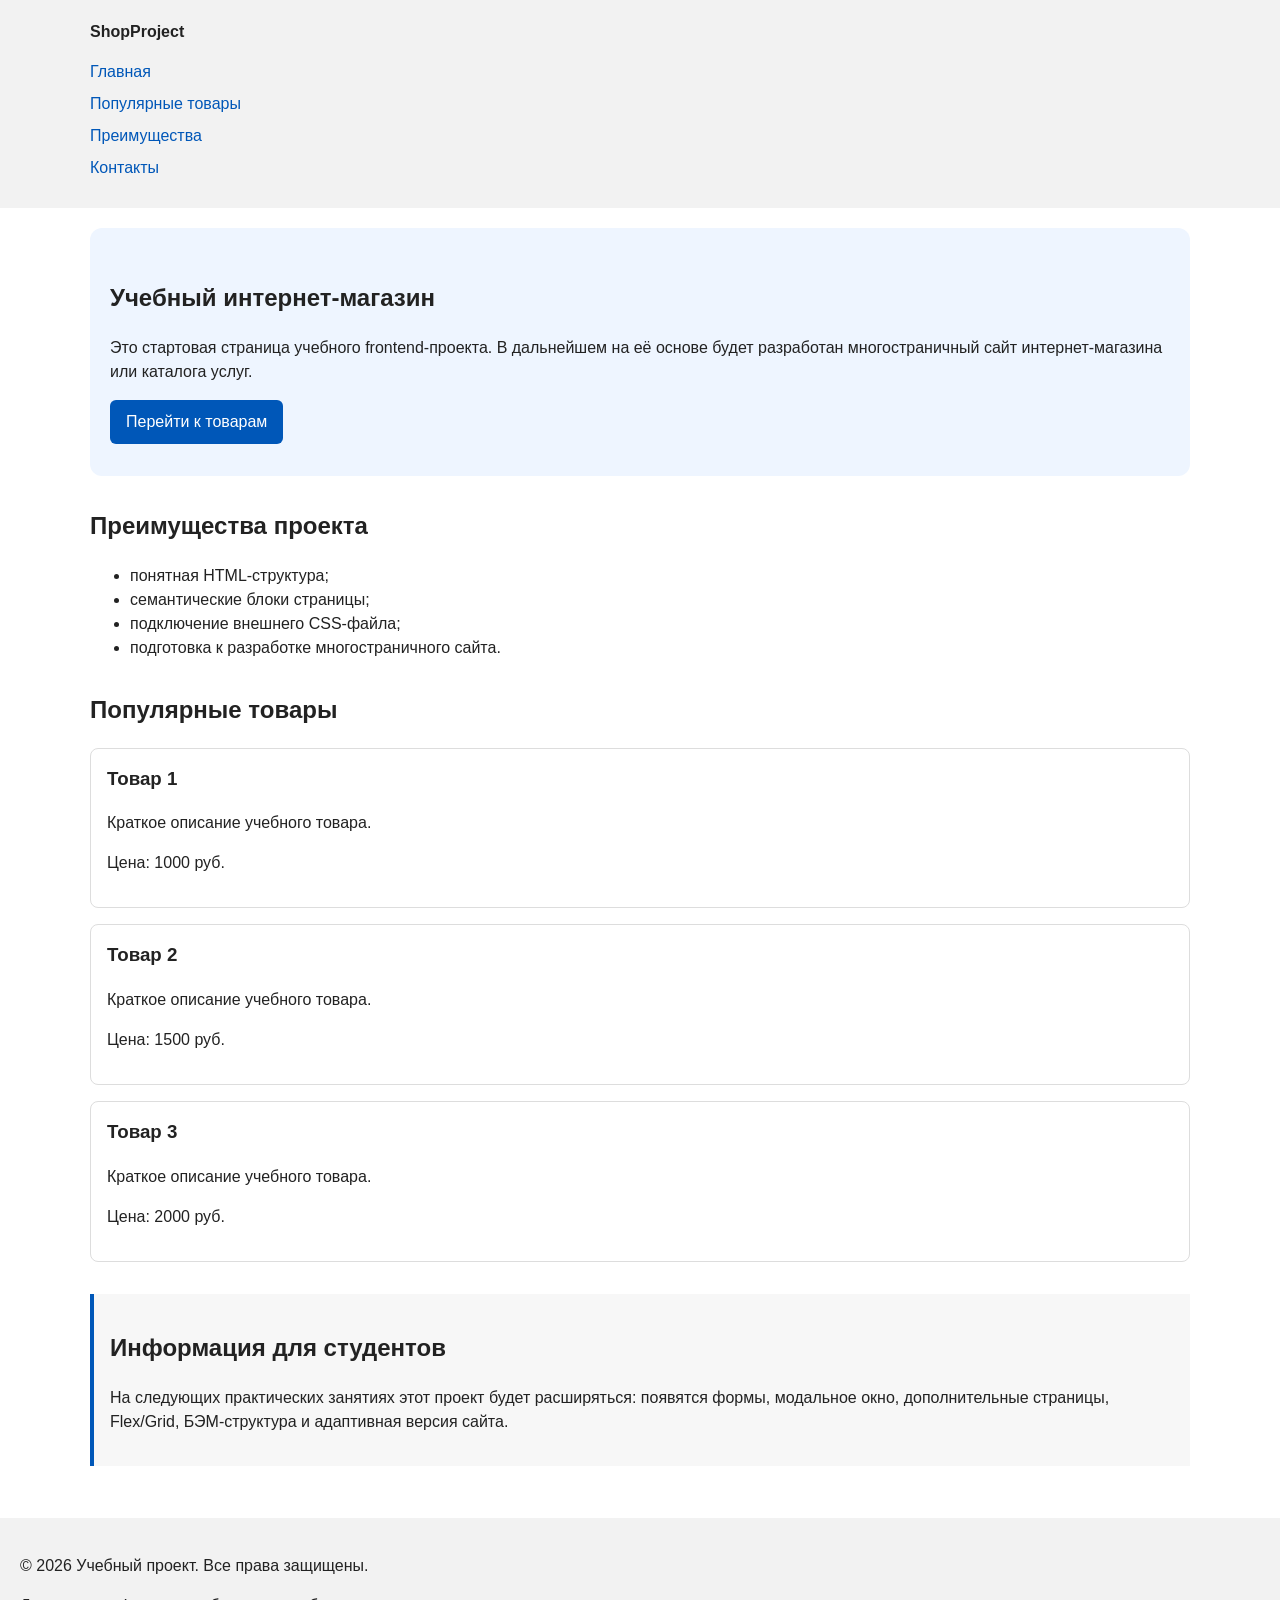
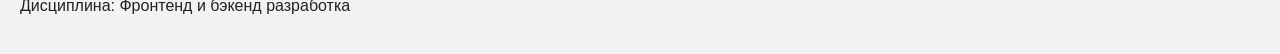
==== index.html @ 13e07685 "resolve merge conflicts" ====
<!DOCTYPE html>
<html lang="ru">
<head>
  <meta charset="UTF-8">
  <meta name="viewport" content="width=device-width, initial-scale=1.0">
  <title>Учебный интернет-магазин</title>
  <link rel="stylesheet" href="css/style.css">
</head>
<body>
    <header>
  <div class="site-header">
    <a class="site-logo" href="index.html">ShopProject</a>

    <nav class="site-nav" aria-label="Основная навигация">
      <ul class="site-nav__list">
        <li><a href="index.html">Главная</a></li>
        <li><a href="#popular">Популярные товары</a></li>
        <li><a href="#advantages">Преимущества</a></li>
        <li><a href="#contacts">Контакты</a></li>
      </ul>
    </nav>
  </div>
</header>

<main>
    <section class="hero">
  <h1>Учебный интернет-магазин</h1>
  <p>
    Это стартовая страница учебного frontend-проекта.
    В дальнейшем на её основе будет разработан многостраничный сайт
    интернет-магазина или каталога услуг.
  </p>
  <a class="button" href="#popular">Перейти к товарам</a>
</section>
<section class="section" id="advantages">
  <h2>Преимущества проекта</h2>

  <ul class="advantages-list">
    <li>понятная HTML-структура;</li>
    <li>семантические блоки страницы;</li>
    <li>подключение внешнего CSS-файла;</li>
    <li>подготовка к разработке многостраничного сайта.</li>
  </ul>
</section>
<section class="section" id="popular">
  <h2>Популярные товары</h2>

  <article class="product-card">
    <h3>Товар 1</h3>
    <p>Краткое описание учебного товара.</p>
    <p>Цена: 1000 руб.</p>
  </article>

  <article class="product-card">
    <h3>Товар 2</h3>
    <p>Краткое описание учебного товара.</p>
    <p>Цена: 1500 руб.</p>
  </article>

  <article class="product-card">
    <h3>Товар 3</h3>
    <p>Краткое описание учебного товара.</p>
    <p>Цена: 2000 руб.</p>
  </article>
</section>
<aside class="aside-info">
  <h2>Информация для студентов</h2>
  <p>
    На следующих практических занятиях этот проект будет расширяться:
    появятся формы, модальное окно, дополнительные страницы, Flex/Grid,
    БЭМ-структура и адаптивная версия сайта.
  </p>
</aside>

</main>
<footer id="contacts">
  <p>&copy; 2026 Учебный проект. Все права защищены.</p>
  <p>Дисциплина: Фронтенд и бэкенд разработка</p>
</footer>


</body>
</html>
---- css/style.css ----
/* 
  Универсальное правило для всех элементов.
  border-box делает расчёт размеров более понятным:
  width включает content, padding и border.
*/
* {
  box-sizing: border-box;
}

/*
  Убираем стандартный внешний отступ браузера у body.
  Без этого вокруг страницы может появиться белая рамка.
*/
body {
  margin: 0;
  font-family: Arial, sans-serif;
  line-height: 1.5;
  color: #222222;
  background-color: #ffffff;
}
/*
  Задаём внутренние отступы для основных областей страницы.
  Это делает содержимое визуально отделённым от краёв окна браузера.
*/
header,
main,
footer {
  padding: 20px;
}

/*
  Оформляем шапку страницы.
  Пока используется простой светло-серый фон.
*/
header {
  background-color: #f2f2f2;
}

/*
  Оформляем подвал страницы тем же фоном,
  чтобы визуально отделить его от основного содержимого.
*/
footer {
  background-color: #f2f2f2;
}
/*
  Ограничиваем ширину содержимого шапки,
  чтобы оно не растягивалось слишком сильно на широких экранах.
*/
.site-header {
  max-width: 1100px;
  margin: 0 auto;
}

/*
  Оформляем текстовый логотип.
*/
.site-logo {
  font-weight: bold;
  text-decoration: none;
  color: #222222;
}

/*
  Убираем стандартные отступы и маркеры списка навигации.
*/
.site-nav__list {
  padding: 0;
  margin: 16px 0 0;
  list-style: none;
}

/*
  Добавляем расстояние между пунктами меню.
*/
.site-nav__list li {
  margin-bottom: 8px;
}

/*
  Оформляем ссылки меню.
*/
.site-nav__list a {
  color: #0057b8;
  text-decoration: none;
}

/*
  При наведении мыши подчёркиваем ссылку.
  Подробно состояния интерфейса будут рассмотрены в практической работе 1.7.
*/
.site-nav__list a:hover {
  text-decoration: underline;
}
/*
  Hero-блок — первый крупный блок страницы.
  Он визуально отделяется от остальных разделов фоном и отступами.
*/
.hero {
  max-width: 1100px;
  margin: 0 auto 32px;
  padding: 32px 20px;
  background-color: #eef5ff;
  border-radius: 12px;
}

/*
  Общий класс для разделов страницы.
*/
.section {
  max-width: 1100px;
  margin: 0 auto 32px;
}

/*
  Убираем лишний верхний отступ у заголовков разделов.
*/
.section h2 {
  margin-top: 0;
}
/*
  Карточка товара — самостоятельный блок.
  На следующих занятиях карточки будут доработаны и выстроены в сетку.
*/
.product-card {
  margin-bottom: 16px;
  padding: 16px;
  border: 1px solid #dddddd;
  border-radius: 8px;
  background-color: #ffffff;
}

/*
  Убираем лишний верхний отступ у заголовка карточки.
*/
.product-card h3 {
  margin-top: 0;
}
/*
  Пока это обычная ссылка, но визуально она оформляется как кнопка.
*/
.button {
  display: inline-block;
  padding: 10px 16px;
  color: #ffffff;
  background-color: #0057b8;
  text-decoration: none;
  border-radius: 6px;
}

/*
  Простое состояние наведения для кнопки.
*/
.button:hover {
  background-color: #003f86;
}

/*
  Дополнительный информационный блок.
*/
.aside-info {
  max-width: 1100px;
  margin: 0 auto 32px;
  padding: 16px;
  border-left: 4px solid #0057b8;
  background-color: #f7f7f7;
}
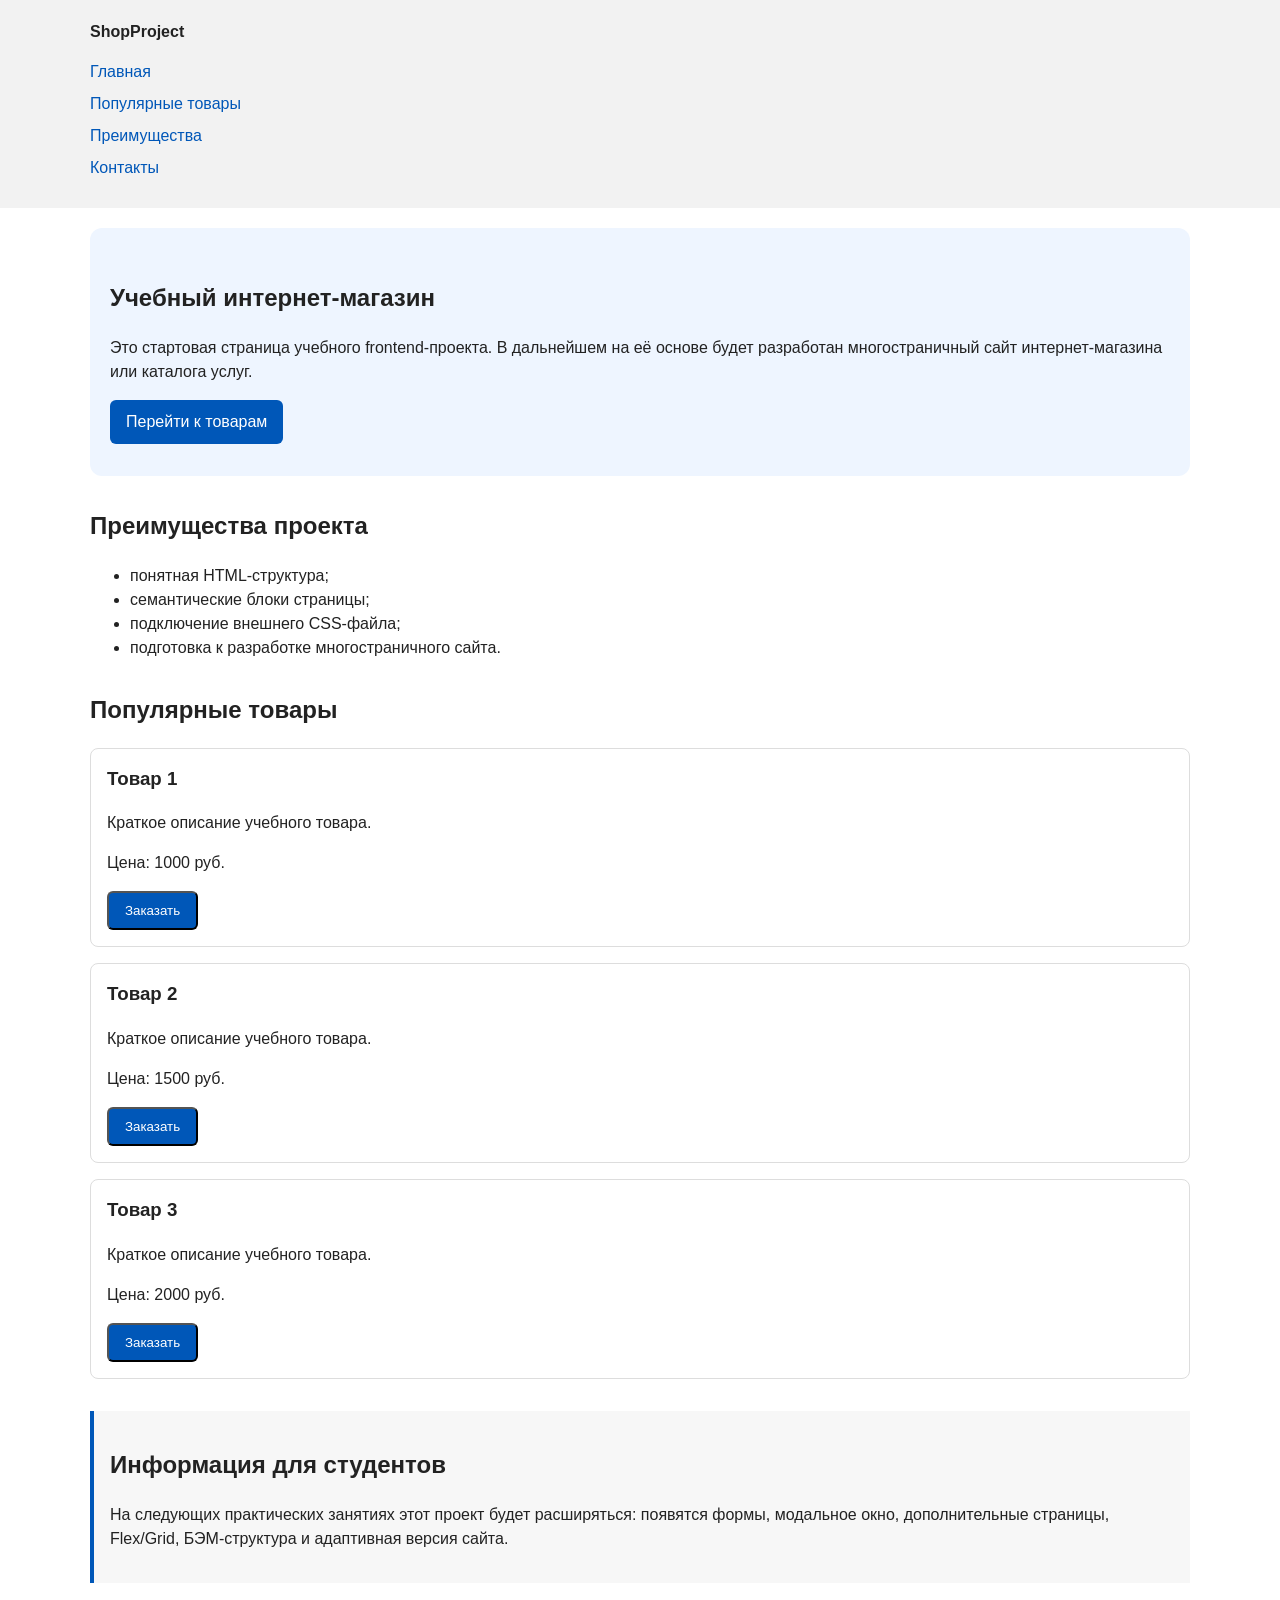
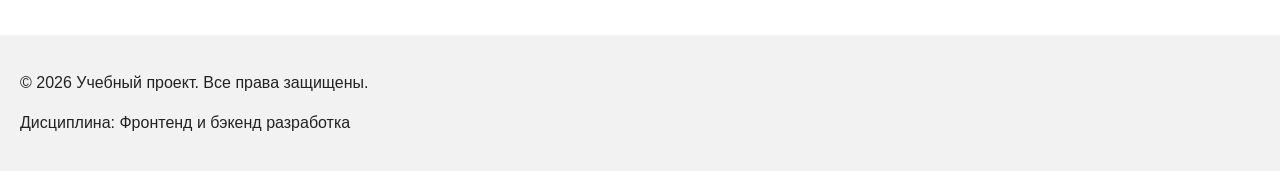
==== commit 9ea1038a: "feat: add order form modal and validation" ====
--- a/index.html
+++ b/index.html
@@ -5,7 +5,9 @@
   <meta name="viewport" content="width=device-width, initial-scale=1.0">
   <title>Учебный интернет-магазин</title>
   <link rel="stylesheet" href="css/style.css">
+  <script src="js/main.js" defer></script>
 </head>
+
 <body>
     <header>
   <div class="site-header">
@@ -49,18 +51,30 @@
     <h3>Товар 1</h3>
     <p>Краткое описание учебного товара.</p>
     <p>Цена: 1000 руб.</p>
+    <button class="button product-card__button" type="button" data-product="Товар 1">
+  Заказать
+</button>
+
   </article>
 
   <article class="product-card">
     <h3>Товар 2</h3>
     <p>Краткое описание учебного товара.</p>
     <p>Цена: 1500 руб.</p>
+    <button class="button product-card__button" type="button" data-product="Товар 1">
+  Заказать
+</button>
+
   </article>
 
   <article class="product-card">
     <h3>Товар 3</h3>
     <p>Краткое описание учебного товара.</p>
     <p>Цена: 2000 руб.</p>
+    <button class="button product-card__button" type="button" data-product="Товар 1">
+  Заказать
+</button>
+
   </article>
 </section>
 <aside class="aside-info">
@@ -78,6 +92,102 @@
   <p>Дисциплина: Фронтенд и бэкенд разработка</p>
 </footer>
 
+<dialog class="order-dialog" id="order-dialog" aria-labelledby="order-dialog-title">
+  <h2 id="order-dialog-title">Оформление заявки</h2>
+
+  <form class="order-form" id="order-form" action="#" method="post" novalidate>
+    <input id="selected-product" name="selected-product" type="hidden">
+
+    <div class="form-field">
+      <label for="order-name">Имя</label>
+      <input
+        id="order-name"
+        name="name"
+        type="text"
+        placeholder="Введите ваше имя"
+        minlength="2"
+        autocomplete="given-name"
+        required
+      >
+    </div>
+
+    <div class="form-field">
+      <label for="order-email">E-mail</label>
+      <input
+        id="order-email"
+        name="email"
+        type="email"
+        placeholder="example@mail.ru"
+        autocomplete="email"
+        required
+      >
+    </div>
+
+    <div class="form-field">
+      <label for="order-phone">Телефон</label>
+      <input
+        id="order-phone"
+        name="phone"
+        type="tel"
+        inputmode="tel"
+        placeholder="+7 (900) 000-00-00"
+        pattern="^\+7 \(\d{3}\) \d{3}-\d{2}-\d{2}$"
+        required
+      >
+      <small>Формат: +7 (900) 000-00-00</small>
+    </div>
+
+    <div class="form-field">
+      <label for="order-date">Дата связи</label>
+      <input
+        id="order-date"
+        name="date"
+        type="date"
+      >
+    </div>
+
+    <div class="form-field">
+      <label for="order-topic">Тема заявки</label>
+      <select id="order-topic" name="topic" required>
+        <option value="">Выберите тему</option>
+        <option value="product">Заказ товара</option>
+        <option value="consultation">Консультация</option>
+        <option value="delivery">Доставка</option>
+      </select>
+    </div>
+
+    <div class="form-field">
+      <label for="order-comment">Комментарий</label>
+      <textarea
+        id="order-comment"
+        name="comment"
+        rows="4"
+        placeholder="Укажите дополнительную информацию"
+      ></textarea>
+    </div>
+
+    <div class="form-field form-field--checkbox">
+      <label>
+        <input
+          id="order-agreement"
+          name="agreement"
+          type="checkbox"
+          required
+        >
+        Я согласен на обработку данных
+      </label>
+    </div>
+
+    <div class="form-actions">
+      <button type="button" id="close-order-dialog">Закрыть</button>
+      <button type="submit">Отправить заявку</button>
+    </div>
+  </form>
+</dialog>
+
+<p class="success-message" id="success-message" hidden>
+  Форма успешно отправлена!
+</p>
 
 </body>
 </html>
--- a/css/style.css
+++ b/css/style.css
@@ -165,3 +165,104 @@
   border-left: 4px solid #0057b8;
   background-color: #f7f7f7;
 }
+/*
+  Модальное окно.
+  Элемент dialog сам умеет открываться поверх страницы.
+*/
+.order-dialog {
+  width: min(100% - 32px, 560px);
+  padding: 24px;
+  border: none;
+  border-radius: 12px;
+}
+
+/*
+  Затемнение фона за модальным окном.
+*/
+.order-dialog::backdrop {
+  background-color: rgba(0, 0, 0, 0.5);
+}
+
+/*
+  Поле формы.
+  Каждый блок получает нижний отступ.
+*/
+.form-field {
+  margin-bottom: 16px;
+}
+
+/*
+  Подпись поля.
+*/
+.form-field label {
+  display: block;
+  margin-bottom: 6px;
+}
+
+/*
+  Основные поля формы.
+*/
+.form-field input,
+.form-field select,
+.form-field textarea {
+  width: 100%;
+  padding: 10px 12px;
+  border: 1px solid #cccccc;
+  border-radius: 6px;
+  font: inherit;
+}
+
+/*
+  Checkbox не должен занимать всю ширину.
+*/
+.form-field input[type="checkbox"] {
+  width: auto;
+}
+
+/*
+  Подсказка под полем телефона.
+*/
+.form-field small {
+  display: block;
+  margin-top: 4px;
+  color: #666666;
+}
+
+/*
+  Видимый фокус для клавиатурной навигации.
+*/
+.form-field input:focus-visible,
+.form-field select:focus-visible,
+.form-field textarea:focus-visible,
+.form-actions button:focus-visible {
+  outline: 2px solid #0057b8;
+  outline-offset: 2px;
+}
+
+/*
+  Подсветка ошибочных полей.
+  Атрибут aria-invalid будет добавляться через JavaScript.
+*/
+[aria-invalid="true"] {
+  border-color: #b00020;
+}
+
+/*
+  Кнопки формы.
+*/
+.form-actions {
+  display: flex;
+  gap: 12px;
+  margin-top: 20px;
+}
+
+/*
+  Сообщение об успешной отправке.
+*/
+.success-message {
+  max-width: 1100px;
+  margin: 24px auto;
+  padding: 16px;
+  border-left: 4px solid #168a2f;
+  background-color: #eefaf0;
+}
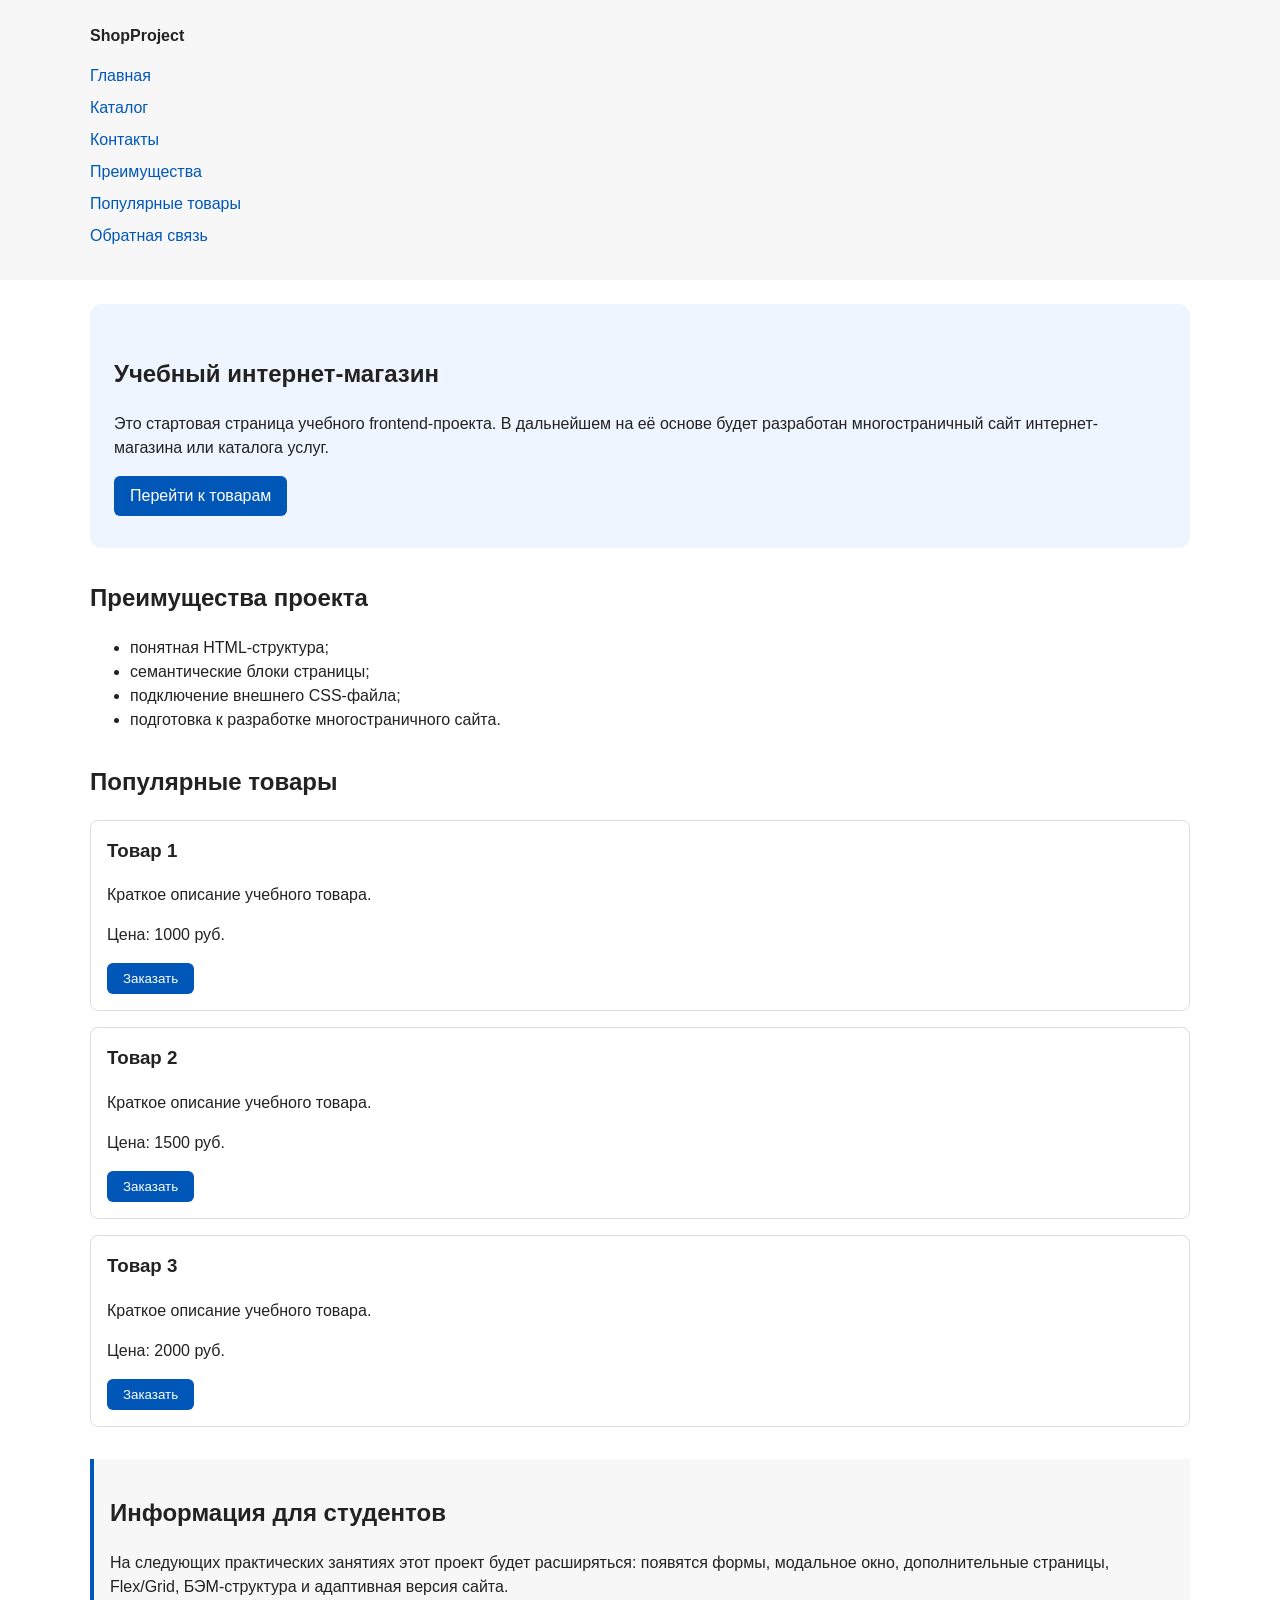
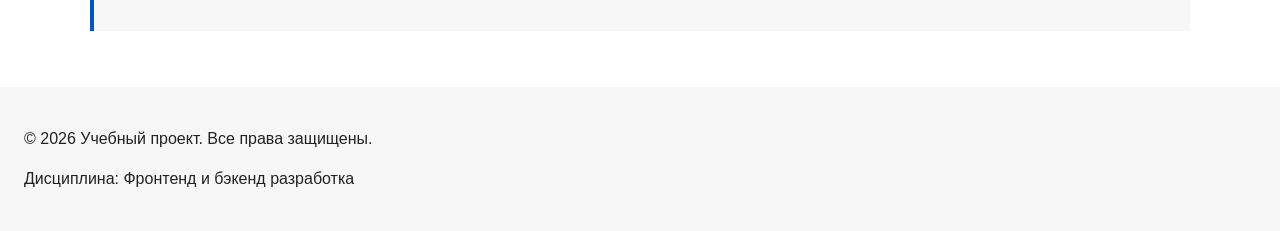
==== commit a8430835: "feat: add multi-page structure navigation and anchors" ====
--- a/index.html
+++ b/index.html
@@ -6,6 +6,10 @@
   <title>Учебный интернет-магазин</title>
   <link rel="stylesheet" href="css/style.css">
   <script src="js/main.js" defer></script>
+  <meta property="og:type" content="website">
+    <meta property="og:title" content="Учебный интернет-магазин">
+    <meta property="og:description" content="Учебный frontend-проект интернет-магазина.">
+    <meta property="og:image" content="https://username.github.io/kr1-html-css-shop/images/preview.jpg">
 </head>
 
 <body>
@@ -14,13 +18,16 @@
     <a class="site-logo" href="index.html">ShopProject</a>
 
     <nav class="site-nav" aria-label="Основная навигация">
-      <ul class="site-nav__list">
-        <li><a href="index.html">Главная</a></li>
-        <li><a href="#popular">Популярные товары</a></li>
-        <li><a href="#advantages">Преимущества</a></li>
-        <li><a href="#contacts">Контакты</a></li>
-      </ul>
-    </nav>
+  <ul class="site-nav__list">
+    <li><a href="index.html">Главная</a></li>
+    <li><a href="catalog.html">Каталог</a></li>
+    <li><a href="contacts.html">Контакты</a></li>
+    <li><a href="index.html#advantages">Преимущества</a></li>
+    <li><a href="index.html#popular">Популярные товары</a></li>
+    <li><a href="index.html#contacts">Обратная связь</a></li>
+  </ul>
+</nav>
+
   </div>
 </header>
 
--- a/css/style.css
+++ b/css/style.css
@@ -1,51 +1,143 @@
-/* 
-  Универсальное правило для всех элементов.
-  border-box делает расчёт размеров более понятным:
-  width включает content, padding и border.
-*/
+/* ===============================
+   1. Переменные проекта
+   =============================== */
+html {
+  scroll-behavior: smooth;
+}
+
+:root {
+  /* Основные цвета проекта */
+  --color-bg: #ffffff;
+  --color-text: #222222;
+  --color-muted: #666666;
+  --color-primary: #0057b8;
+  --color-primary-dark: #003f86;
+  --color-border: #dddddd;
+  --color-surface: #f7f7f7;
+  --color-surface-accent: #eef5ff;
+  --color-danger: #b00020;
+  --color-success: #168a2f;
+  --color-success-bg: #eefaf0;
+  --color-white: #ffffff;
+
+  /* Отступы */
+  --space-xs: 4px;
+  --space-sm: 8px;
+  --space-md: 16px;
+  --space-lg: 24px;
+  --space-xl: 32px;
+
+  /* Скругления */
+  --radius-sm: 6px;
+  --radius-md: 8px;
+  --radius-lg: 12px;
+
+  /* Размеры */
+  --container-width: 1100px;
+}
+
+:target {
+  outline: 2px dashed var(--color-primary);
+  outline-offset: 4px;
+}
+  
+
+
+/* ===============================
+   2. Базовые стили
+   =============================== */
+
 * {
   box-sizing: border-box;
 }
 
-/*
-  Убираем стандартный внешний отступ браузера у body.
-  Без этого вокруг страницы может появиться белая рамка.
-*/
 body {
   margin: 0;
   font-family: Arial, sans-serif;
   line-height: 1.5;
-  color: #222222;
-  background-color: #ffffff;
-}
+  color: var(--color-text);
+  background-color: var(--color-bg);
+}
+
+
+
+/* ===============================
+   3. Общие элементы интерфейса
+   =============================== */
+
+a {
+  color: var(--color-primary);
+}
+
+a:hover {
+  color: var(--color-primary-dark);
+}
+
+a:focus-visible {
+  outline: 2px solid var(--color-primary);
+  outline-offset: 3px;
+}
+
+
+
+/*
+  Пока это обычная ссылка, но визуально она оформляется как кнопка.
+*/
+.button {
+  display: inline-block;
+  padding: var(--space-sm) var(--space-md);
+  color: var(--color-white);
+  background-color: var(--color-primary);
+  text-decoration: none;
+  border: none;
+  border-radius: var(--radius-sm);
+  cursor: pointer;
+}
+
+.button:hover {
+  background-color: var(--color-primary-dark);
+}
+
+.button:focus-visible {
+  outline: 2px solid var(--color-primary);
+  outline-offset: 3px;
+}
+
+.button:disabled {
+  opacity: 0.6;
+  cursor: not-allowed;
+}
+
+
+/* ===============================
+   4. Компоненты страницы
+   =============================== */
+
 /*
   Задаём внутренние отступы для основных областей страницы.
-  Это делает содержимое визуально отделённым от краёв окна браузера.
 */
 header,
 main,
 footer {
-  padding: 20px;
+  padding: var(--space-lg);
 }
 
 /*
   Оформляем шапку страницы.
-  Пока используется простой светло-серый фон.
 */
 header {
-  background-color: #f2f2f2;
-}
-
-/*
-  Оформляем подвал страницы тем же фоном,
-  чтобы визуально отделить его от основного содержимого.
+  background-color: var(--color-surface);
+}
+
+/*
+  Оформляем подвал страницы.
 */
 footer {
-  background-color: #f2f2f2;
-}
-/*
-  Ограничиваем ширину содержимого шапки,
-  чтобы оно не растягивалось слишком сильно на широких экранах.
+  background-color: var(--color-surface);
+}
+
+/*
+  Ограничиваем ширину содержимого шапки.
 */
 .site-header {
   max-width: 1100px;
@@ -70,182 +162,135 @@
   list-style: none;
 }
 
-/*
-  Добавляем расстояние между пунктами меню.
-*/
 .site-nav__list li {
   margin-bottom: 8px;
 }
 
-/*
-  Оформляем ссылки меню.
-*/
 .site-nav__list a {
   color: #0057b8;
   text-decoration: none;
 }
 
-/*
-  При наведении мыши подчёркиваем ссылку.
-  Подробно состояния интерфейса будут рассмотрены в практической работе 1.7.
-*/
 .site-nav__list a:hover {
   text-decoration: underline;
 }
-/*
-  Hero-блок — первый крупный блок страницы.
-  Он визуально отделяется от остальных разделов фоном и отступами.
+
+/*
+  Hero-блок.
 */
 .hero {
-  max-width: 1100px;
-  margin: 0 auto 32px;
-  padding: 32px 20px;
-  background-color: #eef5ff;
-  border-radius: 12px;
-}
-
-/*
-  Общий класс для разделов страницы.
-*/
+  max-width: var(--container-width);
+  margin: 0 auto var(--space-xl);
+  padding: var(--space-xl) var(--space-lg);
+  background-color: var(--color-surface-accent);
+  border-radius: var(--radius-lg);
+}
+
 .section {
-  max-width: 1100px;
-  margin: 0 auto 32px;
-}
-
-/*
-  Убираем лишний верхний отступ у заголовков разделов.
-*/
+  max-width: var(--container-width);
+  margin: 0 auto var(--space-xl);
+}
+
 .section h2 {
   margin-top: 0;
 }
-/*
-  Карточка товара — самостоятельный блок.
-  На следующих занятиях карточки будут доработаны и выстроены в сетку.
+
+
+/*
+  Карточка товара.
 */
 .product-card {
-  margin-bottom: 16px;
-  padding: 16px;
-  border: 1px solid #dddddd;
-  border-radius: 8px;
-  background-color: #ffffff;
-}
-
-/*
-  Убираем лишний верхний отступ у заголовка карточки.
-*/
+  margin-bottom: var(--space-md);
+  padding: var(--space-md);
+  border: 1px solid var(--color-border);
+  border-radius: var(--radius-md);
+  background-color: var(--color-bg);
+}
+
+.product-card:hover {
+  border-color: var(--color-primary);
+}
+
 .product-card h3 {
   margin-top: 0;
 }
-/*
-  Пока это обычная ссылка, но визуально она оформляется как кнопка.
-*/
-.button {
-  display: inline-block;
-  padding: 10px 16px;
-  color: #ffffff;
-  background-color: #0057b8;
-  text-decoration: none;
-  border-radius: 6px;
-}
-
-/*
-  Простое состояние наведения для кнопки.
-*/
-.button:hover {
-  background-color: #003f86;
-}
 
 /*
   Дополнительный информационный блок.
 */
 .aside-info {
-  max-width: 1100px;
-  margin: 0 auto 32px;
-  padding: 16px;
-  border-left: 4px solid #0057b8;
-  background-color: #f7f7f7;
-}
-/*
-  Модальное окно.
-  Элемент dialog сам умеет открываться поверх страницы.
-*/
+  max-width: var(--container-width);
+  margin: 0 auto var(--space-xl);
+  padding: var(--space-md);
+  border-left: 4px solid var(--color-primary);
+  background-color: var(--color-surface);
+}
+
+
+
+/* ===============================
+   5. Форма и модальное окно
+   =============================== */
+
 .order-dialog {
   width: min(100% - 32px, 560px);
-  padding: 24px;
+  padding: var(--space-lg);
   border: none;
-  border-radius: 12px;
-}
-
-/*
-  Затемнение фона за модальным окном.
-*/
+  border-radius: var(--radius-lg);
+}
+
 .order-dialog::backdrop {
   background-color: rgba(0, 0, 0, 0.5);
 }
 
-/*
-  Поле формы.
-  Каждый блок получает нижний отступ.
-*/
 .form-field {
-  margin-bottom: 16px;
-}
-
-/*
-  Подпись поля.
-*/
+  margin-bottom: var(--space-md);
+}
+
 .form-field label {
   display: block;
-  margin-bottom: 6px;
-}
-
-/*
-  Основные поля формы.
-*/
+  margin-bottom: var(--space-xs);
+}
+
 .form-field input,
 .form-field select,
 .form-field textarea {
   width: 100%;
   padding: 10px 12px;
-  border: 1px solid #cccccc;
-  border-radius: 6px;
+  border: 1px solid var(--color-border);
+  border-radius: var(--radius-sm);
   font: inherit;
 }
 
-/*
-  Checkbox не должен занимать всю ширину.
-*/
 .form-field input[type="checkbox"] {
   width: auto;
 }
 
-/*
-  Подсказка под полем телефона.
-*/
 .form-field small {
   display: block;
-  margin-top: 4px;
-  color: #666666;
-}
-
-/*
-  Видимый фокус для клавиатурной навигации.
-*/
+  margin-top: var(--space-xs);
+  color: var(--color-muted);
+}
+
+
+.form-field input:hover,
+.form-field select:hover,
+.form-field textarea:hover {
+  border-color: var(--color-primary);
+}
+
 .form-field input:focus-visible,
 .form-field select:focus-visible,
 .form-field textarea:focus-visible,
 .form-actions button:focus-visible {
-  outline: 2px solid #0057b8;
-  outline-offset: 2px;
-}
-
-/*
-  Подсветка ошибочных полей.
-  Атрибут aria-invalid будет добавляться через JavaScript.
-*/
+  outline: 2px solid var(--color-primary);
+  outline-offset: 3px;
+}
+
 [aria-invalid="true"] {
-  border-color: #b00020;
-}
+  border-color: var(--color-danger);
+}
+
 
 /*
   Кнопки формы.
@@ -260,9 +305,33 @@
   Сообщение об успешной отправке.
 */
 .success-message {
-  max-width: 1100px;
-  margin: 24px auto;
-  padding: 16px;
-  border-left: 4px solid #168a2f;
-  background-color: #eefaf0;
-}
+  max-width: var(--container-width);
+  margin: var(--space-lg) auto;
+  padding: var(--space-md);
+  border-left: 4px solid var(--color-success);
+  background-color: var(--color-success-bg);
+}
+
+
+/*
+
+############## Крошкич
+ 
+*/
+
+
+.breadcrumbs {
+  max-width: var(--container-width);
+  margin: 0 auto var(--space-md);
+  font-size: 14px;
+  color: var(--color-muted);
+}
+
+.breadcrumbs a {
+  color: var(--color-primary);
+}
+
+.breadcrumbs span::before {
+  content: " / ";
+  color: var(--color-muted);
+}
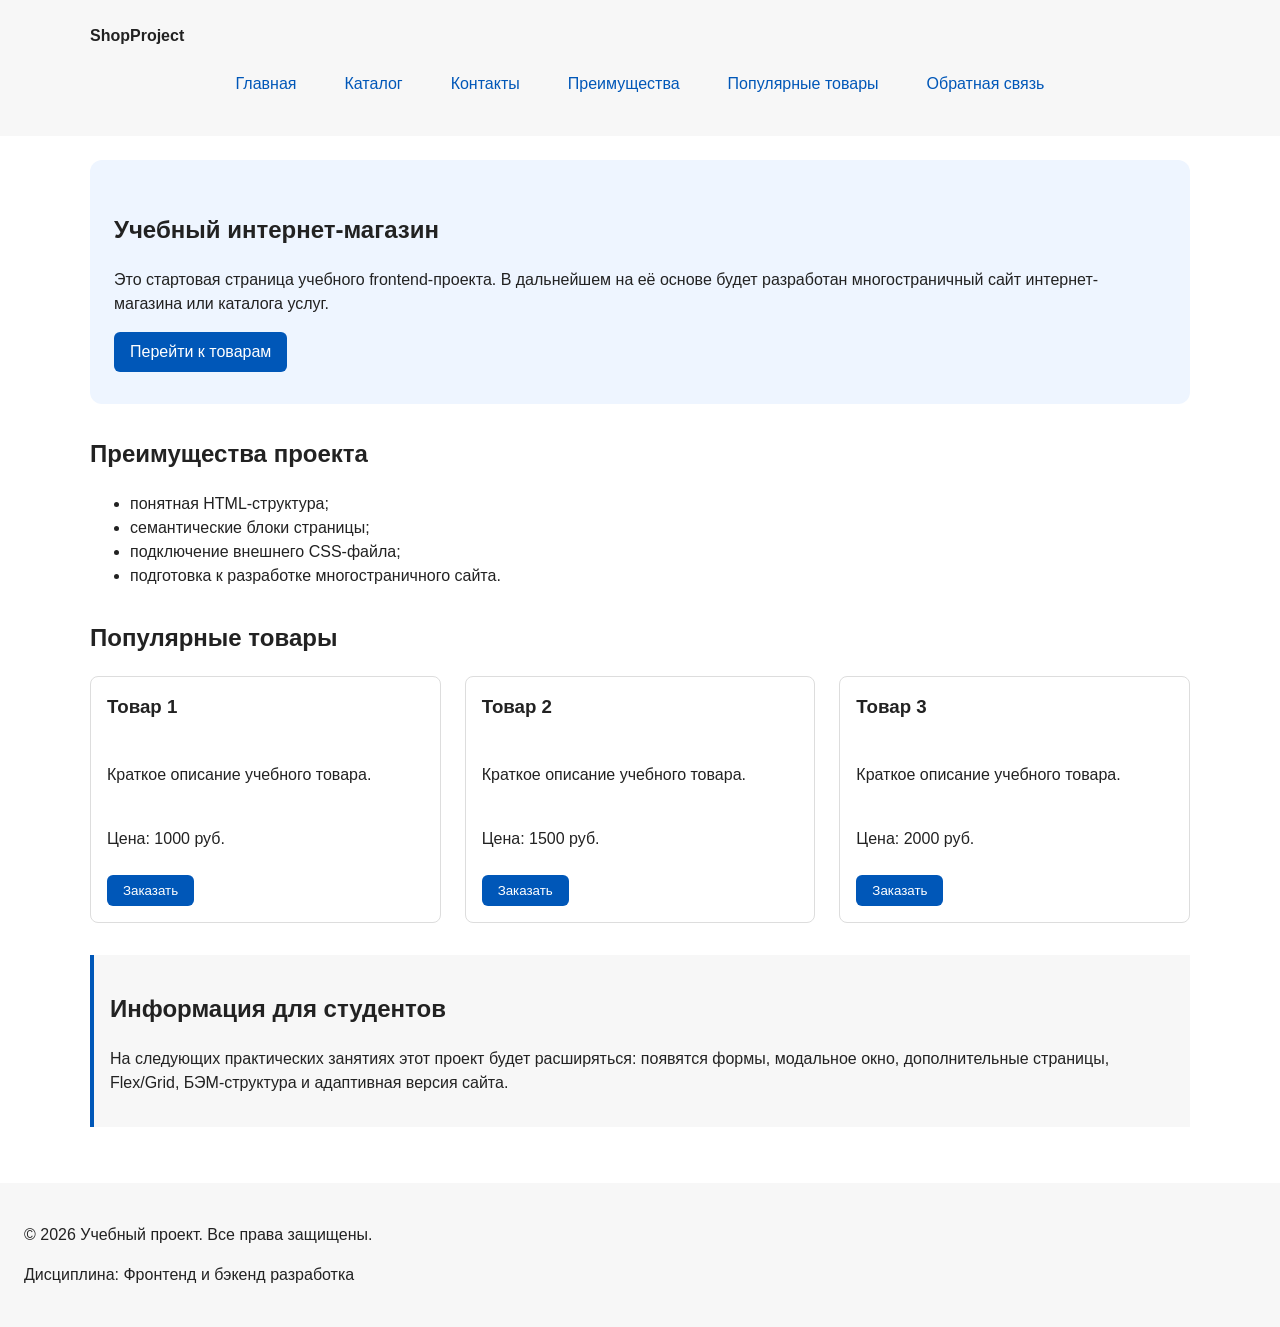
==== commit 82349daa: "feat: add flex navigation and grid catalog layout" ====
--- a/index.html
+++ b/index.html
@@ -54,36 +54,36 @@
 <section class="section" id="popular">
   <h2>Популярные товары</h2>
 
-  <article class="product-card">
-    <h3>Товар 1</h3>
-    <p>Краткое описание учебного товара.</p>
-    <p>Цена: 1000 руб.</p>
-    <button class="button product-card__button" type="button" data-product="Товар 1">
-  Заказать
-</button>
-
-  </article>
-
-  <article class="product-card">
-    <h3>Товар 2</h3>
-    <p>Краткое описание учебного товара.</p>
-    <p>Цена: 1500 руб.</p>
-    <button class="button product-card__button" type="button" data-product="Товар 1">
-  Заказать
-</button>
-
-  </article>
-
-  <article class="product-card">
-    <h3>Товар 3</h3>
-    <p>Краткое описание учебного товара.</p>
-    <p>Цена: 2000 руб.</p>
-    <button class="button product-card__button" type="button" data-product="Товар 1">
-  Заказать
-</button>
-
-  </article>
+  <div class="products-grid">
+    <article class="product-card">
+      <h3>Товар 1</h3>
+      <p>Краткое описание учебного товара.</p>
+      <p>Цена: 1000 руб.</p>
+      <button class="button product-card__button" type="button" data-product="Товар 1">
+        Заказать
+      </button>
+    </article>
+
+    <article class="product-card">
+      <h3>Товар 2</h3>
+      <p>Краткое описание учебного товара.</p>
+      <p>Цена: 1500 руб.</p>
+      <button class="button product-card__button" type="button" data-product="Товар 2">
+        Заказать
+      </button>
+    </article>
+
+    <article class="product-card">
+      <h3>Товар 3</h3>
+      <p>Краткое описание учебного товара.</p>
+      <p>Цена: 2000 руб.</p>
+      <button class="button product-card__button" type="button" data-product="Товар 3">
+        Заказать
+      </button>
+    </article>
+  </div>
 </section>
+
 <aside class="aside-info">
   <h2>Информация для студентов</h2>
   <p>
--- a/css/style.css
+++ b/css/style.css
@@ -157,23 +157,34 @@
   Убираем стандартные отступы и маркеры списка навигации.
 */
 .site-nav__list {
+  display: flex;
+  flex-wrap: wrap;
+  justify-content: center;
+  align-items: center;
+  gap: var(--space-md);
   padding: 0;
-  margin: 16px 0 0;
+  margin: var(--space-md) 0 0;
   list-style: none;
 }
+
 
 .site-nav__list li {
   margin-bottom: 8px;
 }
 
 .site-nav__list a {
-  color: #0057b8;
+  display: inline-block;
+  padding: var(--space-sm) var(--space-md);
+  color: var(--color-primary);
   text-decoration: none;
+  border-radius: var(--radius-sm);
 }
 
 .site-nav__list a:hover {
-  text-decoration: underline;
-}
+  color: var(--color-white);
+  background-color: var(--color-primary);
+}
+
 
 /*
   Hero-блок.
@@ -200,13 +211,22 @@
   Карточка товара.
 */
 .product-card {
-  margin-bottom: var(--space-md);
+  display: flex;
+  flex-direction: column;
+  gap: var(--space-sm);
+  margin-bottom: 0;
   padding: var(--space-md);
   border: 1px solid var(--color-border);
   border-radius: var(--radius-md);
   background-color: var(--color-bg);
 }
 
+.product-card .button {
+  margin-top: auto;
+  align-self: flex-start;
+}
+
+
 .product-card:hover {
   border-color: var(--color-primary);
 }
@@ -214,6 +234,13 @@
 .product-card h3 {
   margin-top: 0;
 }
+
+.products-grid {
+  display: grid;
+  grid-template-columns: repeat(3, 1fr);
+  gap: var(--space-lg);
+}
+
 
 /*
   Дополнительный информационный блок.
@@ -226,6 +253,26 @@
   background-color: var(--color-surface);
 }
 
+.catalog-layout {
+  max-width: var(--container-width);
+  margin: 0 auto var(--space-xl);
+  display: grid;
+  grid-template-columns: 260px 1fr;
+  grid-template-areas: "filters products";
+  gap: var(--space-lg);
+}
+
+.catalog-filters {
+  grid-area: filters;
+  padding: var(--space-md);
+  border: 1px solid var(--color-border);
+  border-radius: var(--radius-md);
+  background-color: var(--color-surface);
+}
+
+.catalog-products {
+  grid-area: products;
+}
 
 
 /* ===============================
@@ -291,6 +338,35 @@
   border-color: var(--color-danger);
 }
 
+.filters-form {
+  display: grid;
+  gap: var(--space-md);
+}
+
+.filters-form fieldset {
+  margin: 0;
+  padding: var(--space-md);
+  border: 1px solid var(--color-border);
+  border-radius: var(--radius-sm);
+}
+
+.filters-form legend {
+  font-weight: 700;
+}
+
+.filters-form label {
+  display: block;
+  margin-bottom: var(--space-sm);
+}
+
+.filters-form input[type="number"] {
+  width: 100%;
+  padding: 8px 10px;
+  border: 1px solid var(--color-border);
+  border-radius: var(--radius-sm);
+  font: inherit;
+}
+
 
 /*
   Кнопки формы.
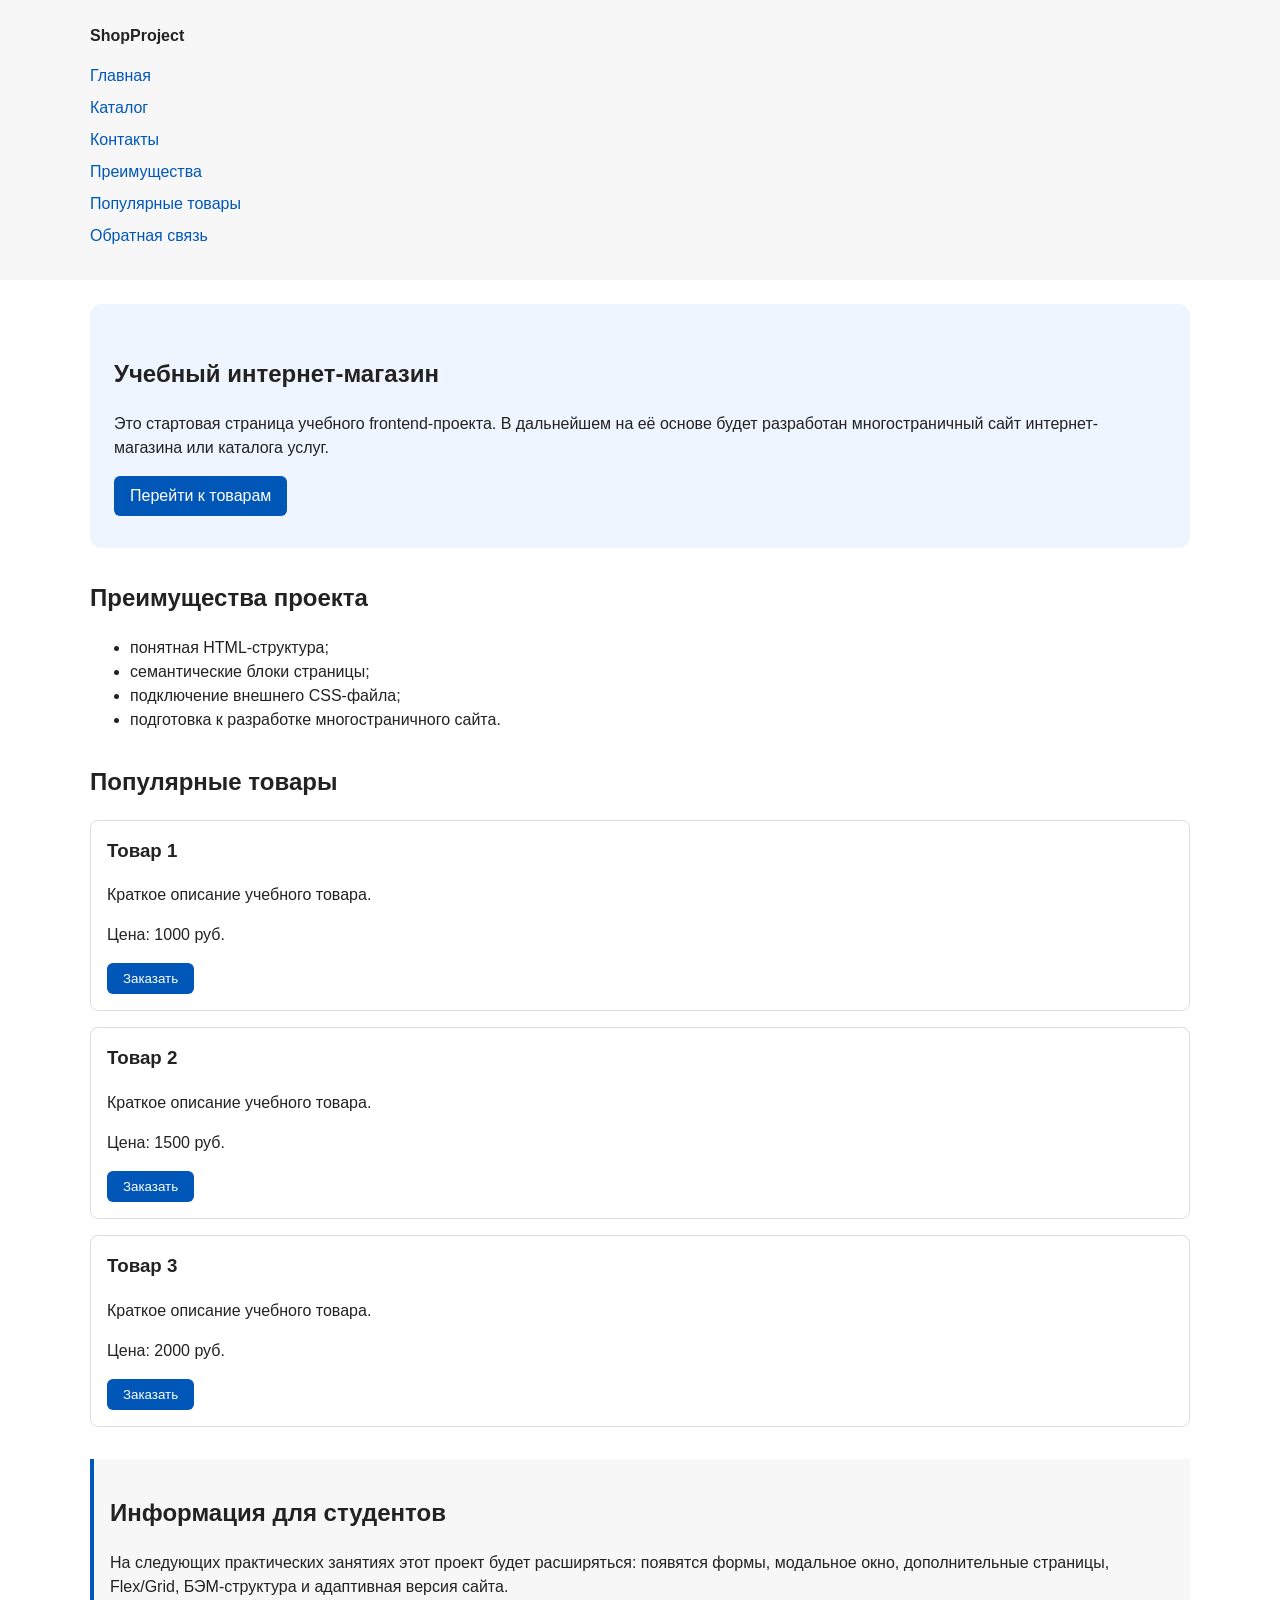
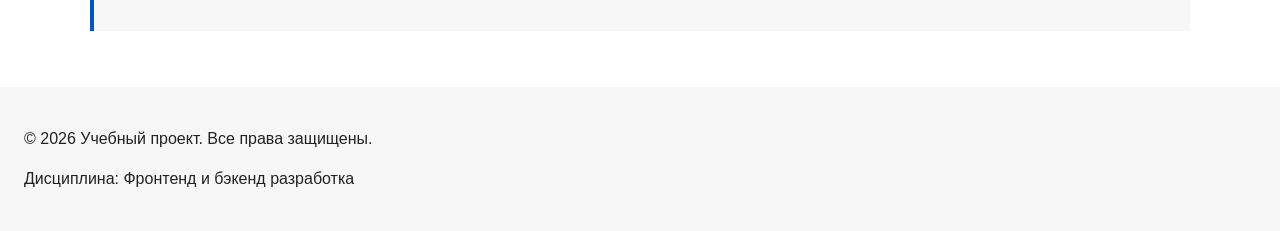
==== commit de40c12c: "Revert "Add flex navigation and grid catalog layout"" ====
--- a/index.html
+++ b/index.html
@@ -54,36 +54,36 @@
 <section class="section" id="popular">
   <h2>Популярные товары</h2>
 
-  <div class="products-grid">
-    <article class="product-card">
-      <h3>Товар 1</h3>
-      <p>Краткое описание учебного товара.</p>
-      <p>Цена: 1000 руб.</p>
-      <button class="button product-card__button" type="button" data-product="Товар 1">
-        Заказать
-      </button>
-    </article>
-
-    <article class="product-card">
-      <h3>Товар 2</h3>
-      <p>Краткое описание учебного товара.</p>
-      <p>Цена: 1500 руб.</p>
-      <button class="button product-card__button" type="button" data-product="Товар 2">
-        Заказать
-      </button>
-    </article>
-
-    <article class="product-card">
-      <h3>Товар 3</h3>
-      <p>Краткое описание учебного товара.</p>
-      <p>Цена: 2000 руб.</p>
-      <button class="button product-card__button" type="button" data-product="Товар 3">
-        Заказать
-      </button>
-    </article>
-  </div>
+  <article class="product-card">
+    <h3>Товар 1</h3>
+    <p>Краткое описание учебного товара.</p>
+    <p>Цена: 1000 руб.</p>
+    <button class="button product-card__button" type="button" data-product="Товар 1">
+  Заказать
+</button>
+
+  </article>
+
+  <article class="product-card">
+    <h3>Товар 2</h3>
+    <p>Краткое описание учебного товара.</p>
+    <p>Цена: 1500 руб.</p>
+    <button class="button product-card__button" type="button" data-product="Товар 1">
+  Заказать
+</button>
+
+  </article>
+
+  <article class="product-card">
+    <h3>Товар 3</h3>
+    <p>Краткое описание учебного товара.</p>
+    <p>Цена: 2000 руб.</p>
+    <button class="button product-card__button" type="button" data-product="Товар 1">
+  Заказать
+</button>
+
+  </article>
 </section>
-
 <aside class="aside-info">
   <h2>Информация для студентов</h2>
   <p>
--- a/css/style.css
+++ b/css/style.css
@@ -157,34 +157,23 @@
   Убираем стандартные отступы и маркеры списка навигации.
 */
 .site-nav__list {
-  display: flex;
-  flex-wrap: wrap;
-  justify-content: center;
-  align-items: center;
-  gap: var(--space-md);
   padding: 0;
-  margin: var(--space-md) 0 0;
+  margin: 16px 0 0;
   list-style: none;
 }
-
 
 .site-nav__list li {
   margin-bottom: 8px;
 }
 
 .site-nav__list a {
-  display: inline-block;
-  padding: var(--space-sm) var(--space-md);
-  color: var(--color-primary);
+  color: #0057b8;
   text-decoration: none;
-  border-radius: var(--radius-sm);
 }
 
 .site-nav__list a:hover {
-  color: var(--color-white);
-  background-color: var(--color-primary);
-}
-
+  text-decoration: underline;
+}
 
 /*
   Hero-блок.
@@ -211,22 +200,13 @@
   Карточка товара.
 */
 .product-card {
-  display: flex;
-  flex-direction: column;
-  gap: var(--space-sm);
-  margin-bottom: 0;
+  margin-bottom: var(--space-md);
   padding: var(--space-md);
   border: 1px solid var(--color-border);
   border-radius: var(--radius-md);
   background-color: var(--color-bg);
 }
 
-.product-card .button {
-  margin-top: auto;
-  align-self: flex-start;
-}
-
-
 .product-card:hover {
   border-color: var(--color-primary);
 }
@@ -234,13 +214,6 @@
 .product-card h3 {
   margin-top: 0;
 }
-
-.products-grid {
-  display: grid;
-  grid-template-columns: repeat(3, 1fr);
-  gap: var(--space-lg);
-}
-
 
 /*
   Дополнительный информационный блок.
@@ -253,26 +226,6 @@
   background-color: var(--color-surface);
 }
 
-.catalog-layout {
-  max-width: var(--container-width);
-  margin: 0 auto var(--space-xl);
-  display: grid;
-  grid-template-columns: 260px 1fr;
-  grid-template-areas: "filters products";
-  gap: var(--space-lg);
-}
-
-.catalog-filters {
-  grid-area: filters;
-  padding: var(--space-md);
-  border: 1px solid var(--color-border);
-  border-radius: var(--radius-md);
-  background-color: var(--color-surface);
-}
-
-.catalog-products {
-  grid-area: products;
-}
 
 
 /* ===============================
@@ -338,35 +291,6 @@
   border-color: var(--color-danger);
 }
 
-.filters-form {
-  display: grid;
-  gap: var(--space-md);
-}
-
-.filters-form fieldset {
-  margin: 0;
-  padding: var(--space-md);
-  border: 1px solid var(--color-border);
-  border-radius: var(--radius-sm);
-}
-
-.filters-form legend {
-  font-weight: 700;
-}
-
-.filters-form label {
-  display: block;
-  margin-bottom: var(--space-sm);
-}
-
-.filters-form input[type="number"] {
-  width: 100%;
-  padding: 8px 10px;
-  border: 1px solid var(--color-border);
-  border-radius: var(--radius-sm);
-  font: inherit;
-}
-
 
 /*
   Кнопки формы.
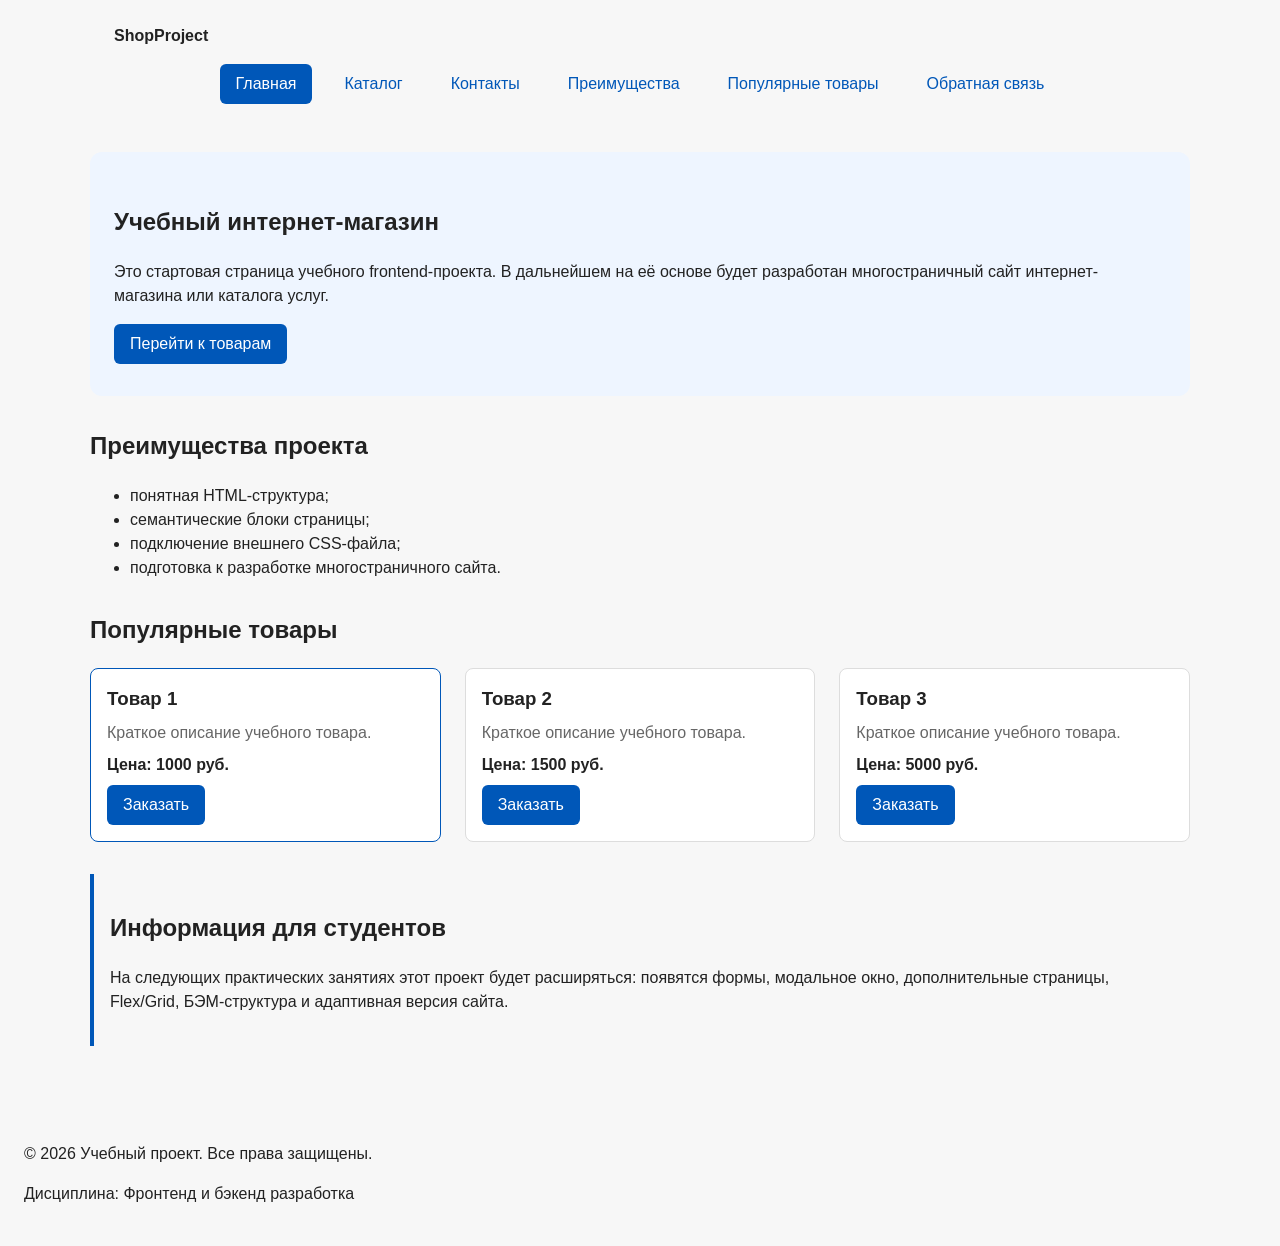
==== commit 8e84cffa: "refactor: apply BEM naming to CSS classes" ====
--- a/index.html
+++ b/index.html
@@ -10,24 +10,39 @@
     <meta property="og:title" content="Учебный интернет-магазин">
     <meta property="og:description" content="Учебный frontend-проект интернет-магазина.">
     <meta property="og:image" content="https://username.github.io/kr1-html-css-shop/images/preview.jpg">
+    <meta
+  name="description"
+  content="Учебный интернет-магазин с каталогом товаров и формой оформления заявки."
+>
 </head>
 
 <body>
-    <header>
-  <div class="site-header">
-    <a class="site-logo" href="index.html">ShopProject</a>
+    <header class="site-header">
+  <div class="site-header__inner">
+    <a class="site-header__logo" href="index.html">ShopProject</a>
 
     <nav class="site-nav" aria-label="Основная навигация">
-  <ul class="site-nav__list">
-    <li><a href="index.html">Главная</a></li>
-    <li><a href="catalog.html">Каталог</a></li>
-    <li><a href="contacts.html">Контакты</a></li>
-    <li><a href="index.html#advantages">Преимущества</a></li>
-    <li><a href="index.html#popular">Популярные товары</a></li>
-    <li><a href="index.html#contacts">Обратная связь</a></li>
-  </ul>
-</nav>
-
+      <ul class="site-nav__list">
+        <li class="site-nav__item">
+          <a class="site-nav__link site-nav__link--active" href="index.html">Главная</a>
+        </li>
+        <li class="site-nav__item">
+          <a class="site-nav__link" href="catalog.html">Каталог</a>
+        </li>
+        <li class="site-nav__item">
+          <a class="site-nav__link" href="contacts.html">Контакты</a>
+        </li>
+        <li class="site-nav__item">
+          <a class="site-nav__link" href="index.html#advantages">Преимущества</a>
+        </li>
+        <li class="site-nav__item">
+          <a class="site-nav__link" href="index.html#popular">Популярные товары</a>
+        </li>
+        <li class="site-nav__item">
+          <a class="site-nav__link" href="index.html#contacts">Обратная связь</a>
+        </li>
+      </ul>
+    </nav>
   </div>
 </header>
 
@@ -39,7 +54,12 @@
     В дальнейшем на её основе будет разработан многостраничный сайт
     интернет-магазина или каталога услуг.
   </p>
-  <a class="button" href="#popular">Перейти к товарам</a>
+  <a
+  class="button button--primary"
+  href="#popular"
+>
+  Перейти к товарам
+</a>
 </section>
 <section class="section" id="advantages">
   <h2>Преимущества проекта</h2>
@@ -54,36 +74,75 @@
 <section class="section" id="popular">
   <h2>Популярные товары</h2>
 
-  <article class="product-card">
-    <h3>Товар 1</h3>
-    <p>Краткое описание учебного товара.</p>
-    <p>Цена: 1000 руб.</p>
-    <button class="button product-card__button" type="button" data-product="Товар 1">
-  Заказать
-</button>
-
-  </article>
-
-  <article class="product-card">
-    <h3>Товар 2</h3>
-    <p>Краткое описание учебного товара.</p>
-    <p>Цена: 1500 руб.</p>
-    <button class="button product-card__button" type="button" data-product="Товар 1">
-  Заказать
-</button>
-
-  </article>
-
-  <article class="product-card">
-    <h3>Товар 3</h3>
-    <p>Краткое описание учебного товара.</p>
-    <p>Цена: 2000 руб.</p>
-    <button class="button product-card__button" type="button" data-product="Товар 1">
-  Заказать
-</button>
-
-  </article>
+  <div class="products-grid">
+    <article class="product-card product-card--featured">
+  <h3 class="product-card__title">
+    Товар 1
+  </h3>
+
+  <p class="product-card__description">
+    Краткое описание учебного товара.
+  </p>
+
+  <p class="product-card__price">
+    Цена: 1000 руб.
+  </p>
+
+  <button
+    class="button button--primary product-card__button"
+    type="button"
+    data-product="Товар 1"
+  >
+    Заказать
+  </button>
+</article>
+
+    <article class="product-card">
+  <h3 class="product-card__title">
+    Товар 2
+  </h3>
+
+  <p class="product-card__description">
+    Краткое описание учебного товара.
+  </p>
+
+  <p class="product-card__price">
+    Цена: 1500 руб.
+  </p>
+
+  <button
+    class="button button--primary product-card__button"
+    type="button"
+    data-product="Товар 2"
+  >
+    Заказать
+  </button>
+</article>
+
+   <article class="product-card">
+  <h3 class="product-card__title">
+    Товар 3
+  </h3>
+
+  <p class="product-card__description">
+    Краткое описание учебного товара.
+  </p>
+
+  <p class="product-card__price">
+    Цена: 5000 руб.
+  </p>
+
+  <button
+    class="button button--primary product-card__button"
+    type="button"
+    data-product="Товар 3"
+  >
+    Заказать
+  </button>
+</article>
+  </div>
 </section>
+
 <aside class="aside-info">
   <h2>Информация для студентов</h2>
   <p>
@@ -94,20 +153,46 @@
 </aside>
 
 </main>
-<footer id="contacts">
+<footer class="site-footer">
   <p>&copy; 2026 Учебный проект. Все права защищены.</p>
   <p>Дисциплина: Фронтенд и бэкенд разработка</p>
 </footer>
 
-<dialog class="order-dialog" id="order-dialog" aria-labelledby="order-dialog-title">
-  <h2 id="order-dialog-title">Оформление заявки</h2>
-
-  <form class="order-form" id="order-form" action="#" method="post" novalidate>
-    <input id="selected-product" name="selected-product" type="hidden">
-
-    <div class="form-field">
-      <label for="order-name">Имя</label>
+<dialog
+  class="order-dialog"
+  id="order-dialog"
+  aria-labelledby="order-dialog-title"
+>
+  <h2
+    class="order-dialog__title"
+    id="order-dialog-title"
+  >
+    Оформление заявки
+  </h2>
+
+  <form
+    class="order-form"
+    id="order-form"
+    action="#"
+    method="post"
+    novalidate
+  >
+    <input
+      id="selected-product"
+      name="selected-product"
+      type="hidden"
+    >
+
+    <div class="order-form__field">
+      <label
+        class="order-form__label"
+        for="order-name"
+      >
+        Имя
+      </label>
+
       <input
+        class="order-form__input"
         id="order-name"
         name="name"
         type="text"
@@ -118,9 +203,16 @@
       >
     </div>
 
-    <div class="form-field">
-      <label for="order-email">E-mail</label>
+    <div class="order-form__field">
+      <label
+        class="order-form__label"
+        for="order-email"
+      >
+        E-mail
+      </label>
+
       <input
+        class="order-form__input"
         id="order-email"
         name="email"
         type="email"
@@ -130,9 +222,16 @@
       >
     </div>
 
-    <div class="form-field">
-      <label for="order-phone">Телефон</label>
+    <div class="order-form__field">
+      <label
+        class="order-form__label"
+        for="order-phone"
+      >
+        Телефон
+      </label>
+
       <input
+        class="order-form__input"
         id="order-phone"
         name="phone"
         type="tel"
@@ -141,21 +240,42 @@
         pattern="^\+7 \(\d{3}\) \d{3}-\d{2}-\d{2}$"
         required
       >
-      <small>Формат: +7 (900) 000-00-00</small>
-    </div>
-
-    <div class="form-field">
-      <label for="order-date">Дата связи</label>
+
+      <small class="order-form__hint">
+        Формат: +7 (900) 000-00-00
+      </small>
+    </div>
+
+    <div class="order-form__field">
+      <label
+        class="order-form__label"
+        for="order-date"
+      >
+        Дата связи
+      </label>
+
       <input
+        class="order-form__input"
         id="order-date"
         name="date"
         type="date"
       >
     </div>
 
-    <div class="form-field">
-      <label for="order-topic">Тема заявки</label>
-      <select id="order-topic" name="topic" required>
+    <div class="order-form__field">
+      <label
+        class="order-form__label"
+        for="order-topic"
+      >
+        Тема заявки
+      </label>
+
+      <select
+        class="order-form__select"
+        id="order-topic"
+        name="topic"
+        required
+      >
         <option value="">Выберите тему</option>
         <option value="product">Заказ товара</option>
         <option value="consultation">Консультация</option>
@@ -163,9 +283,16 @@
       </select>
     </div>
 
-    <div class="form-field">
-      <label for="order-comment">Комментарий</label>
+    <div class="order-form__field">
+      <label
+        class="order-form__label"
+        for="order-comment"
+      >
+        Комментарий
+      </label>
+
       <textarea
+        class="order-form__textarea"
         id="order-comment"
         name="comment"
         rows="4"
@@ -173,9 +300,13 @@
       ></textarea>
     </div>
 
-    <div class="form-field form-field--checkbox">
-      <label>
+    <div class="order-form__field order-form__field--checkbox">
+      <label
+        class="order-form__label"
+        for="order-agreement"
+      >
         <input
+          class="order-form__input"
           id="order-agreement"
           name="agreement"
           type="checkbox"
@@ -185,9 +316,21 @@
       </label>
     </div>
 
-    <div class="form-actions">
-      <button type="button" id="close-order-dialog">Закрыть</button>
-      <button type="submit">Отправить заявку</button>
+    <div class="order-form__actions">
+      <button
+        class="button button--secondary"
+        type="button"
+        id="close-order-dialog"
+      >
+        Закрыть
+      </button>
+
+      <button
+        class="button button--primary"
+        type="submit"
+      >
+        Отправить заявку
+      </button>
     </div>
   </form>
 </dialog>
--- a/css/style.css
+++ b/css/style.css
@@ -86,16 +86,32 @@
 .button {
   display: inline-block;
   padding: var(--space-sm) var(--space-md);
+  border: none;
+  border-radius: var(--radius-sm);
+  font: inherit;
+  text-decoration: none;
+  cursor: pointer;
+}
+
+.button--primary {
   color: var(--color-white);
   background-color: var(--color-primary);
-  text-decoration: none;
-  border: none;
-  border-radius: var(--radius-sm);
-  cursor: pointer;
-}
-
-.button:hover {
+}
+
+.button--primary:hover {
+  color: var(--color-white);
   background-color: var(--color-primary-dark);
+}
+
+.button--secondary {
+  color: var(--color-primary);
+  background-color: transparent;
+  border: 1px solid var(--color-primary);
+}
+
+.button--secondary:hover {
+  color: var(--color-white);
+  background-color: var(--color-primary);
 }
 
 .button:focus-visible {
@@ -103,7 +119,8 @@
   outline-offset: 3px;
 }
 
-.button:disabled {
+.button:disabled,
+.button--disabled {
   opacity: 0.6;
   cursor: not-allowed;
 }
@@ -115,65 +132,77 @@
 
 /*
   Задаём внутренние отступы для основных областей страницы.
-*/
-header,
+  header,
+*/
+/*header,*/
 main,
-footer {
+
+/*
+  Оформляем подвал страницы.
+*/
+
+
+.site-footer {
   padding: var(--space-lg);
-}
-
-/*
-  Оформляем шапку страницы.
-*/
-header {
   background-color: var(--color-surface);
 }
 
-/*
-  Оформляем подвал страницы.
-*/
-footer {
+
+
+
+/*
+  Убираем стандартные отступы и маркеры списка навигации.
+*/
+.site-header {
   background-color: var(--color-surface);
 }
 
-/*
-  Ограничиваем ширину содержимого шапки.
-*/
-.site-header {
-  max-width: 1100px;
+.site-header__inner {
+  max-width: var(--container-width);
   margin: 0 auto;
-}
-
-/*
-  Оформляем текстовый логотип.
-*/
-.site-logo {
-  font-weight: bold;
+  padding: var(--space-lg);
+}
+
+.site-header__logo {
+  font-weight: 700;
+  color: var(--color-text);
   text-decoration: none;
-  color: #222222;
-}
-
-/*
-  Убираем стандартные отступы и маркеры списка навигации.
-*/
+}
+
 .site-nav__list {
+  display: flex;
+  flex-wrap: wrap;
+  justify-content: center;
+  align-items: center;
+  gap: var(--space-md);
   padding: 0;
-  margin: 16px 0 0;
+  margin: var(--space-md) 0 0;
   list-style: none;
 }
 
-.site-nav__list li {
-  margin-bottom: 8px;
-}
-
-.site-nav__list a {
-  color: #0057b8;
+.site-nav__link {
+  display: inline-block;
+  padding: var(--space-sm) var(--space-md);
+  color: var(--color-primary);
   text-decoration: none;
-}
-
-.site-nav__list a:hover {
-  text-decoration: underline;
-}
+  border-radius: var(--radius-sm);
+}
+
+.site-nav__link:hover {
+  color: var(--color-white);
+  background-color: var(--color-primary);
+}
+
+.site-nav__link:focus-visible {
+  outline: 2px solid var(--color-primary);
+  outline-offset: 3px;
+}
+
+.site-nav__link--active {
+  color: var(--color-white);
+  background-color: var(--color-primary);
+}
+
 
 /*
   Hero-блок.
@@ -200,7 +229,9 @@
   Карточка товара.
 */
 .product-card {
-  margin-bottom: var(--space-md);
+  display: flex;
+  flex-direction: column;
+  gap: var(--space-sm);
   padding: var(--space-md);
   border: 1px solid var(--color-border);
   border-radius: var(--radius-md);
@@ -211,9 +242,45 @@
   border-color: var(--color-primary);
 }
 
-.product-card h3 {
-  margin-top: 0;
-}
+.product-card--featured {
+  border-color: var(--color-primary);
+}
+
+.product-card--discount {
+  border-color: var(--color-danger);
+}
+
+.product-card__title {
+  margin: 0;
+  color: var(--color-text);
+}
+
+.product-card__description {
+  margin: 0;
+  color: var(--color-muted);
+}
+
+.product-card__price {
+  margin: 0;
+  font-weight: 700;
+}
+
+.product-card--discount .product-card__price {
+  color: var(--color-danger);
+}
+
+.product-card__button {
+  margin-top: auto;
+  align-self: flex-start;
+}
+
+
+.products-grid {
+  display: grid;
+  grid-template-columns: repeat(3, 1fr);
+  gap: var(--space-lg);
+}
+
 
 /*
   Дополнительный информационный блок.
@@ -226,6 +293,26 @@
   background-color: var(--color-surface);
 }
 
+.catalog-layout {
+  max-width: var(--container-width);
+  margin: 0 auto var(--space-xl);
+  display: grid;
+  grid-template-columns: 260px 1fr;
+  grid-template-areas: "filters products";
+  gap: var(--space-lg);
+}
+
+.catalog-filters {
+  grid-area: filters;
+  padding: var(--space-md);
+  border: 1px solid var(--color-border);
+  border-radius: var(--radius-md);
+  background-color: var(--color-surface);
+}
+
+.catalog-products {
+  grid-area: products;
+}
 
 
 /* ===============================
@@ -243,18 +330,21 @@
   background-color: rgba(0, 0, 0, 0.5);
 }
 
-.form-field {
+.order-dialog__title {
+  margin-top: 0;
+}
+.order-form__field {
   margin-bottom: var(--space-md);
 }
 
-.form-field label {
+.order-form__label {
   display: block;
   margin-bottom: var(--space-xs);
 }
 
-.form-field input,
-.form-field select,
-.form-field textarea {
+.order-form__input,
+.order-form__select,
+.order-form__textarea {
   width: 100%;
   padding: 10px 12px;
   border: 1px solid var(--color-border);
@@ -262,45 +352,38 @@
   font: inherit;
 }
 
-.form-field input[type="checkbox"] {
+.order-form__input[type="checkbox"] {
   width: auto;
 }
 
-.form-field small {
+.order-form__hint {
   display: block;
   margin-top: var(--space-xs);
   color: var(--color-muted);
 }
 
-
-.form-field input:hover,
-.form-field select:hover,
-.form-field textarea:hover {
+.order-form__input:hover,
+.order-form__select:hover,
+.order-form__textarea:hover {
   border-color: var(--color-primary);
 }
 
-.form-field input:focus-visible,
-.form-field select:focus-visible,
-.form-field textarea:focus-visible,
-.form-actions button:focus-visible {
+.order-form__input:focus-visible,
+.order-form__select:focus-visible,
+.order-form__textarea:focus-visible {
   outline: 2px solid var(--color-primary);
   outline-offset: 3px;
 }
 
+.order-form__actions {
+  display: flex;
+  gap: var(--space-md);
+  margin-top: var(--space-lg);
+}
+
 [aria-invalid="true"] {
   border-color: var(--color-danger);
 }
-
-
-/*
-  Кнопки формы.
-*/
-.form-actions {
-  display: flex;
-  gap: 12px;
-  margin-top: 20px;
-}
-
 /*
   Сообщение об успешной отправке.
 */
@@ -313,11 +396,11 @@
 }
 
 
-/*
-
-############## Крошкич
+
+
+/* Хлебные крошки */
  
-*/
+
 
 
 .breadcrumbs {
@@ -327,11 +410,12 @@
   color: var(--color-muted);
 }
 
-.breadcrumbs a {
+.breadcrumbs__link {
   color: var(--color-primary);
 }
 
-.breadcrumbs span::before {
+.breadcrumbs__current::before {
   content: " / ";
   color: var(--color-muted);
 }
+
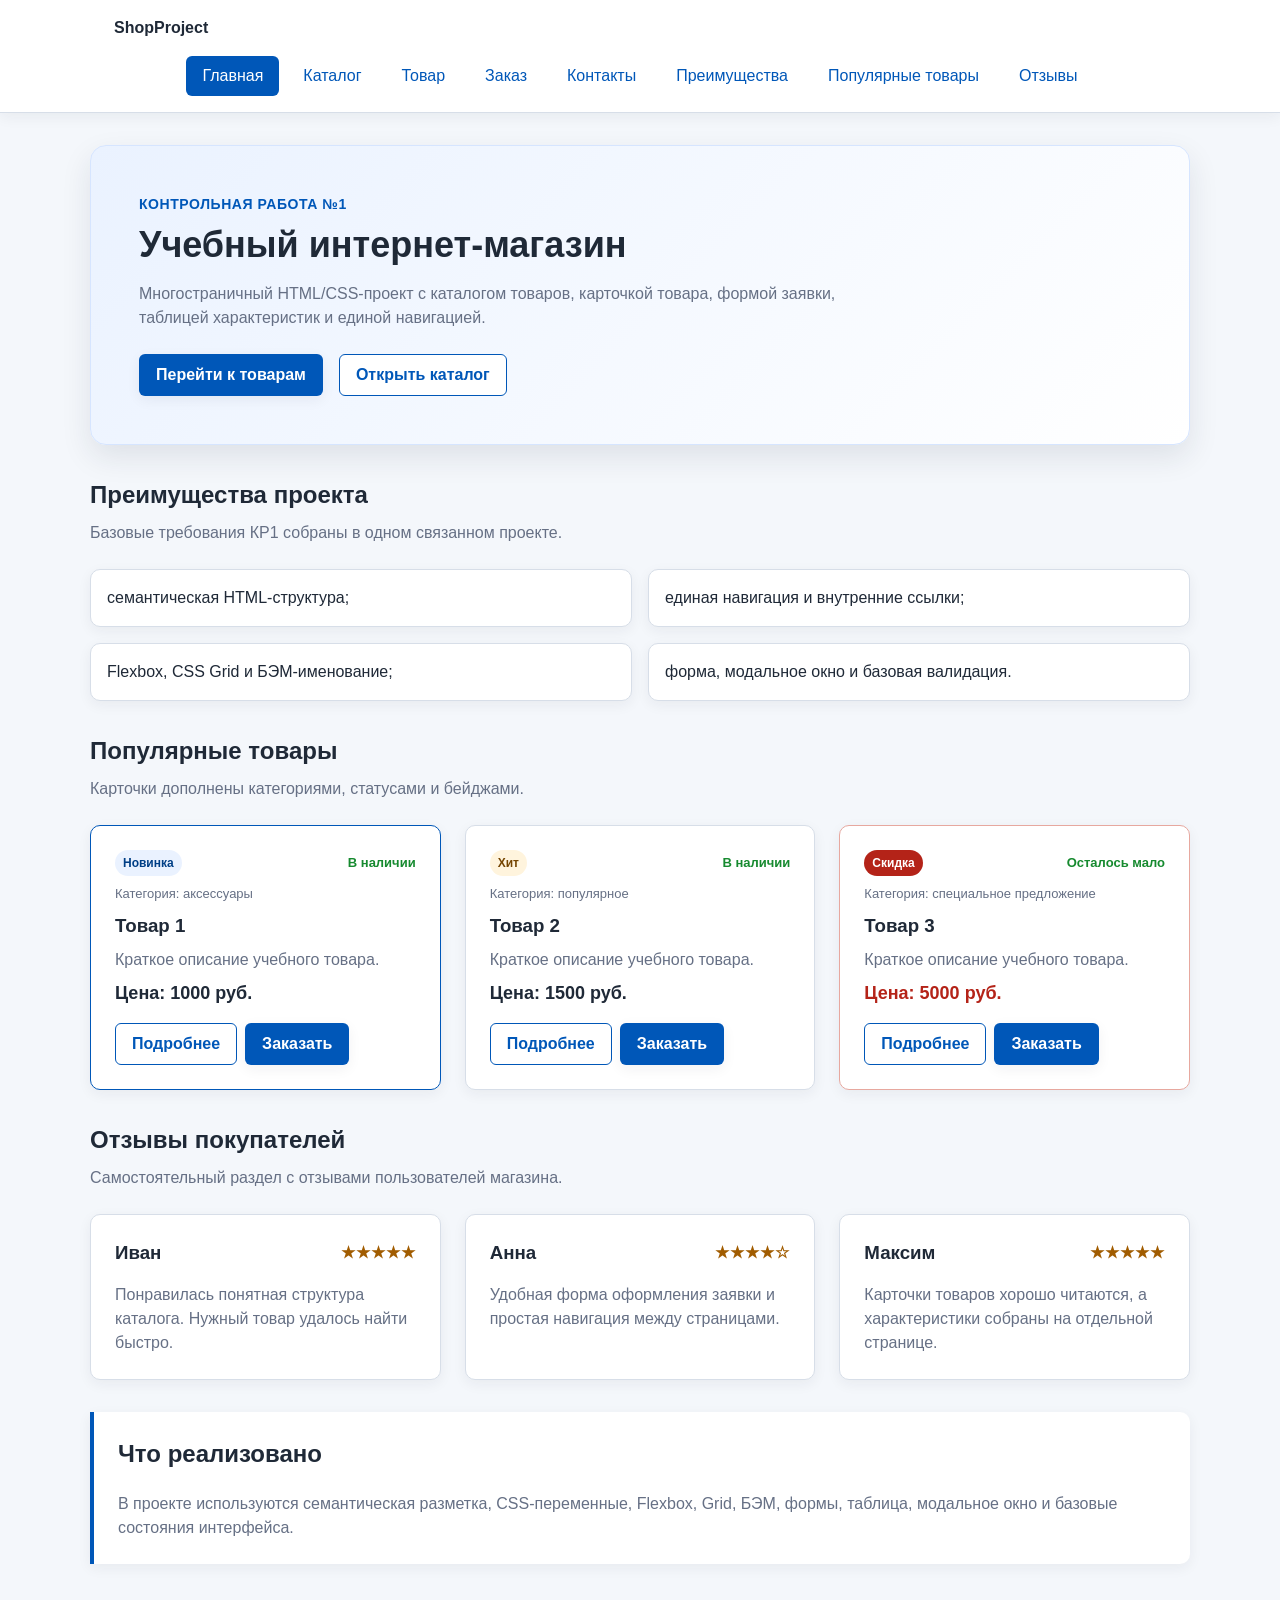
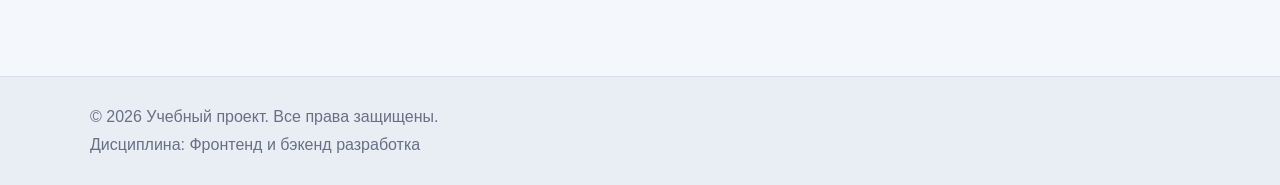
==== commit 02e84b3a: "fix: prepare HTML CSS project for submission" ====
--- a/index.html
+++ b/index.html
@@ -3,341 +3,238 @@
 <head>
   <meta charset="UTF-8">
   <meta name="viewport" content="width=device-width, initial-scale=1.0">
+  <meta name="description" content="Учебный интернет-магазин с каталогом товаров и формой оформления заявки.">
   <title>Учебный интернет-магазин</title>
   <link rel="stylesheet" href="css/style.css">
   <script src="js/main.js" defer></script>
   <meta property="og:type" content="website">
-    <meta property="og:title" content="Учебный интернет-магазин">
-    <meta property="og:description" content="Учебный frontend-проект интернет-магазина.">
-    <meta property="og:image" content="https://username.github.io/kr1-html-css-shop/images/preview.jpg">
-    <meta
-  name="description"
-  content="Учебный интернет-магазин с каталогом товаров и формой оформления заявки."
->
+  <meta property="og:title" content="Учебный интернет-магазин">
+  <meta property="og:description" content="Учебный frontend-проект интернет-магазина.">
+  <meta property="og:image" content="https://genag85.github.io/kr1-html-css-shop/images/preview.jpg">
 </head>
-
 <body>
-    <header class="site-header">
-  <div class="site-header__inner">
-    <a class="site-header__logo" href="index.html">ShopProject</a>
-
-    <nav class="site-nav" aria-label="Основная навигация">
-      <ul class="site-nav__list">
-        <li class="site-nav__item">
-          <a class="site-nav__link site-nav__link--active" href="index.html">Главная</a>
-        </li>
-        <li class="site-nav__item">
-          <a class="site-nav__link" href="catalog.html">Каталог</a>
-        </li>
-        <li class="site-nav__item">
-          <a class="site-nav__link" href="contacts.html">Контакты</a>
-        </li>
-        <li class="site-nav__item">
-          <a class="site-nav__link" href="index.html#advantages">Преимущества</a>
-        </li>
-        <li class="site-nav__item">
-          <a class="site-nav__link" href="index.html#popular">Популярные товары</a>
-        </li>
-        <li class="site-nav__item">
-          <a class="site-nav__link" href="index.html#contacts">Обратная связь</a>
-        </li>
+  <a class="skip-link" href="#main-content">Перейти к основному содержимому</a>
+  <header class="site-header">
+    <div class="site-header__inner">
+      <a class="site-header__logo" href="index.html">ShopProject</a>
+      <nav class="site-nav" aria-label="Основная навигация">
+        <ul class="site-nav__list">
+          <li class="site-nav__item">
+            <a class="site-nav__link site-nav__link--active" href="index.html" aria-current="page">Главная</a>
+          </li>
+          <li class="site-nav__item">
+            <a class="site-nav__link" href="catalog.html">Каталог</a>
+          </li>
+          <li class="site-nav__item">
+            <a class="site-nav__link" href="product.html">Товар</a>
+          </li>
+          <li class="site-nav__item">
+            <a class="site-nav__link" href="order.html">Заказ</a>
+          </li>
+          <li class="site-nav__item">
+            <a class="site-nav__link" href="contacts.html">Контакты</a>
+          </li>
+          <li class="site-nav__item">
+            <a class="site-nav__link" href="index.html#advantages">Преимущества</a>
+          </li>
+          <li class="site-nav__item">
+            <a class="site-nav__link" href="index.html#popular">Популярные товары</a>
+          </li>
+          <li class="site-nav__item">
+            <a class="site-nav__link" href="index.html#reviews">Отзывы</a>
+          </li>
+        </ul>
+      </nav>
+    </div>
+  </header>
+
+  <main id="main-content">
+    <section class="hero">
+      <p class="hero__eyebrow">Контрольная работа №1</p>
+      <h1 class="hero__title">Учебный интернет-магазин</h1>
+      <p class="hero__text">
+        Многостраничный HTML/CSS-проект с каталогом товаров, карточкой товара,
+        формой заявки, таблицей характеристик и единой навигацией.
+      </p>
+      <div class="hero__actions">
+        <a class="button button--primary" href="#popular">Перейти к товарам</a>
+        <a class="button button--secondary" href="catalog.html">Открыть каталог</a>
+      </div>
+    </section>
+
+    <section class="section" id="advantages">
+      <div class="section__heading">
+        <h2 class="section__title">Преимущества проекта</h2>
+        <p class="section__description">Базовые требования КР1 собраны в одном связанном проекте.</p>
+      </div>
+      <ul class="advantages-list">
+        <li class="advantages-list__item">семантическая HTML-структура;</li>
+        <li class="advantages-list__item">единая навигация и внутренние ссылки;</li>
+        <li class="advantages-list__item">Flexbox, CSS Grid и БЭМ-именование;</li>
+        <li class="advantages-list__item">форма, модальное окно и базовая валидация.</li>
       </ul>
-    </nav>
-  </div>
-</header>
-
-<main>
-    <section class="hero">
-  <h1>Учебный интернет-магазин</h1>
-  <p>
-    Это стартовая страница учебного frontend-проекта.
-    В дальнейшем на её основе будет разработан многостраничный сайт
-    интернет-магазина или каталога услуг.
-  </p>
-  <a
-  class="button button--primary"
-  href="#popular"
->
-  Перейти к товарам
-</a>
-</section>
-<section class="section" id="advantages">
-  <h2>Преимущества проекта</h2>
-
-  <ul class="advantages-list">
-    <li>понятная HTML-структура;</li>
-    <li>семантические блоки страницы;</li>
-    <li>подключение внешнего CSS-файла;</li>
-    <li>подготовка к разработке многостраничного сайта.</li>
-  </ul>
-</section>
-<section class="section" id="popular">
-  <h2>Популярные товары</h2>
-
-  <div class="products-grid">
-    <article class="product-card product-card--featured">
-  <h3 class="product-card__title">
-    Товар 1
-  </h3>
-
-  <p class="product-card__description">
-    Краткое описание учебного товара.
-  </p>
-
-  <p class="product-card__price">
-    Цена: 1000 руб.
-  </p>
-
-  <button
-    class="button button--primary product-card__button"
-    type="button"
-    data-product="Товар 1"
-  >
-    Заказать
-  </button>
-</article>
-
-    <article class="product-card">
-  <h3 class="product-card__title">
-    Товар 2
-  </h3>
-
-  <p class="product-card__description">
-    Краткое описание учебного товара.
-  </p>
-
-  <p class="product-card__price">
-    Цена: 1500 руб.
-  </p>
-
-  <button
-    class="button button--primary product-card__button"
-    type="button"
-    data-product="Товар 2"
-  >
-    Заказать
-  </button>
-</article>
-
-   <article class="product-card">
-  <h3 class="product-card__title">
-    Товар 3
-  </h3>
-
-  <p class="product-card__description">
-    Краткое описание учебного товара.
-  </p>
-
-  <p class="product-card__price">
-    Цена: 5000 руб.
-  </p>
-
-  <button
-    class="button button--primary product-card__button"
-    type="button"
-    data-product="Товар 3"
-  >
-    Заказать
-  </button>
-</article>
-  </div>
-</section>
-
-<aside class="aside-info">
-  <h2>Информация для студентов</h2>
-  <p>
-    На следующих практических занятиях этот проект будет расширяться:
-    появятся формы, модальное окно, дополнительные страницы, Flex/Grid,
-    БЭМ-структура и адаптивная версия сайта.
-  </p>
-</aside>
-
-</main>
-<footer class="site-footer">
-  <p>&copy; 2026 Учебный проект. Все права защищены.</p>
-  <p>Дисциплина: Фронтенд и бэкенд разработка</p>
-</footer>
-
-<dialog
-  class="order-dialog"
-  id="order-dialog"
-  aria-labelledby="order-dialog-title"
->
-  <h2
-    class="order-dialog__title"
-    id="order-dialog-title"
-  >
-    Оформление заявки
-  </h2>
-
-  <form
-    class="order-form"
-    id="order-form"
-    action="#"
-    method="post"
-    novalidate
-  >
-    <input
-      id="selected-product"
-      name="selected-product"
-      type="hidden"
-    >
-
-    <div class="order-form__field">
-      <label
-        class="order-form__label"
-        for="order-name"
-      >
-        Имя
-      </label>
-
-      <input
-        class="order-form__input"
-        id="order-name"
-        name="name"
-        type="text"
-        placeholder="Введите ваше имя"
-        minlength="2"
-        autocomplete="given-name"
-        required
-      >
+    </section>
+
+    <section class="section" id="popular">
+      <div class="section__heading">
+        <h2 class="section__title">Популярные товары</h2>
+        <p class="section__description">Карточки дополнены категориями, статусами и бейджами.</p>
+      </div>
+
+      <div class="products-grid">
+        <article class="product-card product-card--featured">
+          <div class="product-card__meta">
+            <span class="product-card__badge product-card__badge--new">Новинка</span>
+            <span class="product-card__stock">В наличии</span>
+          </div>
+          <p class="product-card__category">Категория: аксессуары</p>
+          <h3 class="product-card__title">Товар 1</h3>
+          <p class="product-card__description">Краткое описание учебного товара.</p>
+          <p class="product-card__price">Цена: 1000 руб.</p>
+          <div class="product-card__actions">
+            <a class="button button--secondary" href="product.html">Подробнее</a>
+            <button class="button button--primary product-card__button" type="button" data-product="Товар 1">Заказать</button>
+          </div>
+        </article>
+
+        <article class="product-card">
+          <div class="product-card__meta">
+            <span class="product-card__badge product-card__badge--hit">Хит</span>
+            <span class="product-card__stock">В наличии</span>
+          </div>
+          <p class="product-card__category">Категория: популярное</p>
+          <h3 class="product-card__title">Товар 2</h3>
+          <p class="product-card__description">Краткое описание учебного товара.</p>
+          <p class="product-card__price">Цена: 1500 руб.</p>
+          <div class="product-card__actions">
+            <a class="button button--secondary" href="product.html">Подробнее</a>
+            <button class="button button--primary product-card__button" type="button" data-product="Товар 2">Заказать</button>
+          </div>
+        </article>
+
+        <article class="product-card product-card--discount">
+          <div class="product-card__meta">
+            <span class="product-card__badge product-card__badge--discount">Скидка</span>
+            <span class="product-card__stock">Осталось мало</span>
+          </div>
+          <p class="product-card__category">Категория: специальное предложение</p>
+          <h3 class="product-card__title">Товар 3</h3>
+          <p class="product-card__description">Краткое описание учебного товара.</p>
+          <p class="product-card__price">Цена: 5000 руб.</p>
+          <div class="product-card__actions">
+            <a class="button button--secondary" href="product.html">Подробнее</a>
+            <button class="button button--primary product-card__button" type="button" data-product="Товар 3">Заказать</button>
+          </div>
+        </article>
+      </div>
+    </section>
+
+    <section class="reviews" id="reviews">
+      <div class="section__heading">
+        <h2 class="section__title">Отзывы покупателей</h2>
+        <p class="section__description">Самостоятельный раздел с отзывами пользователей магазина.</p>
+      </div>
+
+      <div class="reviews__list">
+        <article class="review-card">
+          <div class="review-card__header">
+            <h3 class="review-card__author">Иван</h3>
+            <span class="review-card__rating" aria-label="Оценка 5 из 5">★★★★★</span>
+          </div>
+          <p class="review-card__text">Понравилась понятная структура каталога. Нужный товар удалось найти быстро.</p>
+        </article>
+
+        <article class="review-card">
+          <div class="review-card__header">
+            <h3 class="review-card__author">Анна</h3>
+            <span class="review-card__rating" aria-label="Оценка 4 из 5">★★★★☆</span>
+          </div>
+          <p class="review-card__text">Удобная форма оформления заявки и простая навигация между страницами.</p>
+        </article>
+
+        <article class="review-card">
+          <div class="review-card__header">
+            <h3 class="review-card__author">Максим</h3>
+            <span class="review-card__rating" aria-label="Оценка 5 из 5">★★★★★</span>
+          </div>
+          <p class="review-card__text">Карточки товаров хорошо читаются, а характеристики собраны на отдельной странице.</p>
+        </article>
+      </div>
+    </section>
+
+    <aside class="aside-info">
+      <h2 class="aside-info__title">Что реализовано</h2>
+      <p class="aside-info__text">
+        В проекте используются семантическая разметка, CSS-переменные, Flexbox,
+        Grid, БЭМ, формы, таблица, модальное окно и базовые состояния интерфейса.
+      </p>
+    </aside>
+  </main>
+
+  <footer class="site-footer" id="contacts">
+    <div class="site-footer__inner">
+      <p class="site-footer__text">&copy; 2026 Учебный проект. Все права защищены.</p>
+      <p class="site-footer__text">Дисциплина: Фронтенд и бэкенд разработка</p>
     </div>
-
-    <div class="order-form__field">
-      <label
-        class="order-form__label"
-        for="order-email"
-      >
-        E-mail
-      </label>
-
-      <input
-        class="order-form__input"
-        id="order-email"
-        name="email"
-        type="email"
-        placeholder="example@mail.ru"
-        autocomplete="email"
-        required
-      >
-    </div>
-
-    <div class="order-form__field">
-      <label
-        class="order-form__label"
-        for="order-phone"
-      >
-        Телефон
-      </label>
-
-      <input
-        class="order-form__input"
-        id="order-phone"
-        name="phone"
-        type="tel"
-        inputmode="tel"
-        placeholder="+7 (900) 000-00-00"
-        pattern="^\+7 \(\d{3}\) \d{3}-\d{2}-\d{2}$"
-        required
-      >
-
-      <small class="order-form__hint">
-        Формат: +7 (900) 000-00-00
-      </small>
-    </div>
-
-    <div class="order-form__field">
-      <label
-        class="order-form__label"
-        for="order-date"
-      >
-        Дата связи
-      </label>
-
-      <input
-        class="order-form__input"
-        id="order-date"
-        name="date"
-        type="date"
-      >
-    </div>
-
-    <div class="order-form__field">
-      <label
-        class="order-form__label"
-        for="order-topic"
-      >
-        Тема заявки
-      </label>
-
-      <select
-        class="order-form__select"
-        id="order-topic"
-        name="topic"
-        required
-      >
-        <option value="">Выберите тему</option>
-        <option value="product">Заказ товара</option>
-        <option value="consultation">Консультация</option>
-        <option value="delivery">Доставка</option>
-      </select>
-    </div>
-
-    <div class="order-form__field">
-      <label
-        class="order-form__label"
-        for="order-comment"
-      >
-        Комментарий
-      </label>
-
-      <textarea
-        class="order-form__textarea"
-        id="order-comment"
-        name="comment"
-        rows="4"
-        placeholder="Укажите дополнительную информацию"
-      ></textarea>
-    </div>
-
-    <div class="order-form__field order-form__field--checkbox">
-      <label
-        class="order-form__label"
-        for="order-agreement"
-      >
-        <input
-          class="order-form__input"
-          id="order-agreement"
-          name="agreement"
-          type="checkbox"
-          required
-        >
-        Я согласен на обработку данных
-      </label>
-    </div>
-
-    <div class="order-form__actions">
-      <button
-        class="button button--secondary"
-        type="button"
-        id="close-order-dialog"
-      >
-        Закрыть
-      </button>
-
-      <button
-        class="button button--primary"
-        type="submit"
-      >
-        Отправить заявку
-      </button>
-    </div>
-  </form>
-</dialog>
-
-<p class="success-message" id="success-message" hidden>
-  Форма успешно отправлена!
-</p>
-
+  </footer>
+
+  <dialog class="order-dialog" id="order-dialog" aria-labelledby="order-dialog-title">
+    <h2 class="order-dialog__title" id="order-dialog-title">Оформление заявки</h2>
+    <p class="order-form__required-note"><span aria-hidden="true">*</span> Обязательные поля</p>
+
+    <form class="order-form" id="order-form" action="#" method="post" novalidate>
+      <input id="selected-product" name="selected-product" type="hidden">
+
+      <div class="order-form__field">
+        <label class="order-form__label" for="order-name">Имя <span class="required-mark" aria-hidden="true">*</span></label>
+        <input class="order-form__input" id="order-name" name="name" type="text" placeholder="Введите ваше имя" minlength="2" autocomplete="given-name" required>
+      </div>
+
+      <div class="order-form__field">
+        <label class="order-form__label" for="order-email">E-mail <span class="required-mark" aria-hidden="true">*</span></label>
+        <input class="order-form__input" id="order-email" name="email" type="email" placeholder="example@mail.ru" autocomplete="email" required>
+      </div>
+
+      <div class="order-form__field">
+        <label class="order-form__label" for="order-phone">Телефон <span class="required-mark" aria-hidden="true">*</span></label>
+        <input class="order-form__input" id="order-phone" name="phone" type="tel" inputmode="tel" placeholder="+7 (900) 000-00-00" pattern="^\+7 \(\d{3}\) \d{3}-\d{2}-\d{2}$" aria-describedby="order-phone-hint" required>
+        <small class="order-form__hint" id="order-phone-hint">Формат: +7 (900) 000-00-00</small>
+      </div>
+
+      <div class="order-form__field">
+        <label class="order-form__label" for="order-date">Дата связи</label>
+        <input class="order-form__input" id="order-date" name="date" type="date">
+      </div>
+
+      <div class="order-form__field">
+        <label class="order-form__label" for="order-topic">Тема заявки <span class="required-mark" aria-hidden="true">*</span></label>
+        <select class="order-form__select" id="order-topic" name="topic" required>
+          <option value="">Выберите тему</option>
+          <option value="product">Заказ товара</option>
+          <option value="consultation">Консультация</option>
+          <option value="delivery">Доставка</option>
+        </select>
+      </div>
+
+      <div class="order-form__field">
+        <label class="order-form__label" for="order-comment">Комментарий</label>
+        <textarea class="order-form__textarea" id="order-comment" name="comment" rows="4" placeholder="Укажите дополнительную информацию"></textarea>
+      </div>
+
+      <div class="order-form__field order-form__field--checkbox">
+        <label class="order-form__checkbox-label" for="order-agreement">
+          <input class="order-form__checkbox" id="order-agreement" name="agreement" type="checkbox" required>
+          <span>Я согласен на обработку данных <span class="required-mark" aria-hidden="true">*</span></span>
+        </label>
+      </div>
+
+      <div class="order-form__actions">
+        <button class="button button--secondary" type="button" id="close-order-dialog">Закрыть</button>
+        <button class="button button--primary" type="submit">Отправить заявку</button>
+      </div>
+    </form>
+  </dialog>
+
+  <p class="success-message" id="success-message" role="status" aria-live="polite" hidden>Форма успешно отправлена!</p>
 </body>
 </html>
--- a/css/style.css
+++ b/css/style.css
@@ -1,54 +1,51 @@
 /* ===============================
    1. Переменные проекта
    =============================== */
-html {
-  scroll-behavior: smooth;
-}
 
 :root {
-  /* Основные цвета проекта */
-  --color-bg: #ffffff;
-  --color-text: #222222;
-  --color-muted: #666666;
+  --color-bg: #f4f7fb;
+  --color-text: #1f2937;
+  --color-muted: #667085;
   --color-primary: #0057b8;
   --color-primary-dark: #003f86;
-  --color-border: #dddddd;
-  --color-surface: #f7f7f7;
-  --color-surface-accent: #eef5ff;
-  --color-danger: #b00020;
+  --color-border: #d7dee8;
+  --color-surface: #ffffff;
+  --color-surface-accent: #eaf2ff;
+  --color-danger: #b42318;
   --color-success: #168a2f;
   --color-success-bg: #eefaf0;
+  --color-warning: #a15c00;
+  --color-warning-bg: #fff4dd;
   --color-white: #ffffff;
 
-  /* Отступы */
   --space-xs: 4px;
   --space-sm: 8px;
   --space-md: 16px;
   --space-lg: 24px;
   --space-xl: 32px;
-
-  /* Скругления */
+  --space-2xl: 48px;
+
   --radius-sm: 6px;
-  --radius-md: 8px;
-  --radius-lg: 12px;
-
-  /* Размеры */
+  --radius-md: 10px;
+  --radius-lg: 16px;
+
+  --shadow-sm: 0 4px 14px rgba(31, 41, 55, 0.06);
+  --shadow-md: 0 12px 30px rgba(31, 41, 55, 0.10);
+
   --container-width: 1100px;
 }
 
-:target {
-  outline: 2px dashed var(--color-primary);
-  outline-offset: 4px;
-}
-  
-
-
-/* ===============================
-   2. Базовые стили
+
+/* ===============================
+   2. Базовые стили и доступность
    =============================== */
 
 * {
   box-sizing: border-box;
+}
+
+html {
+  scroll-behavior: smooth;
 }
 
 body {
@@ -59,11 +56,13 @@
   background-color: var(--color-bg);
 }
 
-
-
-/* ===============================
-   3. Общие элементы интерфейса
-   =============================== */
+main {
+  padding: var(--space-xl) var(--space-lg);
+}
+
+img {
+  max-width: 100%;
+}
 
 a {
   color: var(--color-primary);
@@ -73,29 +72,69 @@
   color: var(--color-primary-dark);
 }
 
-a:focus-visible {
-  outline: 2px solid var(--color-primary);
+a:focus-visible,
+button:focus-visible,
+input:focus-visible,
+select:focus-visible,
+textarea:focus-visible,
+[tabindex]:focus-visible {
+  outline: 3px solid var(--color-primary);
   outline-offset: 3px;
 }
 
-
-
-/*
-  Пока это обычная ссылка, но визуально она оформляется как кнопка.
-*/
+:target {
+  scroll-margin-top: 130px;
+}
+
+.skip-link {
+  position: fixed;
+  top: var(--space-sm);
+  left: var(--space-sm);
+  z-index: 1000;
+  padding: var(--space-sm) var(--space-md);
+  color: var(--color-white);
+  background-color: var(--color-primary-dark);
+  border-radius: var(--radius-sm);
+  transform: translateY(-150%);
+  transition: transform 0.2s ease;
+}
+
+.skip-link:focus {
+  transform: translateY(0);
+}
+
+.required-mark {
+  color: var(--color-danger);
+}
+
+
+/* ===============================
+   3. Кнопки
+   =============================== */
+
 .button {
-  display: inline-block;
+  display: inline-flex;
+  align-items: center;
+  justify-content: center;
+  min-height: 40px;
   padding: var(--space-sm) var(--space-md);
-  border: none;
+  border: 1px solid transparent;
   border-radius: var(--radius-sm);
   font: inherit;
+  font-weight: 600;
   text-decoration: none;
   cursor: pointer;
+  transition: transform 0.2s ease, box-shadow 0.2s ease, background-color 0.2s ease;
+}
+
+.button:hover {
+  transform: translateY(-1px);
 }
 
 .button--primary {
   color: var(--color-white);
   background-color: var(--color-primary);
+  box-shadow: var(--shadow-sm);
 }
 
 .button--primary:hover {
@@ -105,65 +144,44 @@
 
 .button--secondary {
   color: var(--color-primary);
-  background-color: transparent;
-  border: 1px solid var(--color-primary);
+  background-color: var(--color-white);
+  border-color: var(--color-primary);
 }
 
 .button--secondary:hover {
   color: var(--color-white);
   background-color: var(--color-primary);
-}
-
-.button:focus-visible {
-  outline: 2px solid var(--color-primary);
-  outline-offset: 3px;
 }
 
 .button:disabled,
 .button--disabled {
   opacity: 0.6;
   cursor: not-allowed;
-}
-
-
-/* ===============================
-   4. Компоненты страницы
-   =============================== */
-
-/*
-  Задаём внутренние отступы для основных областей страницы.
-  header,
-*/
-/*header,*/
-main,
-
-/*
-  Оформляем подвал страницы.
-*/
-
-
-.site-footer {
-  padding: var(--space-lg);
-  background-color: var(--color-surface);
-}
-
-
-
-
-/*
-  Убираем стандартные отступы и маркеры списка навигации.
-*/
+  transform: none;
+}
+
+
+/* ===============================
+   4. Шапка и основная навигация
+   =============================== */
+
 .site-header {
-  background-color: var(--color-surface);
+  position: sticky;
+  top: 0;
+  z-index: 100;
+  background-color: rgba(255, 255, 255, 0.96);
+  border-bottom: 1px solid var(--color-border);
+  box-shadow: var(--shadow-sm);
 }
 
 .site-header__inner {
   max-width: var(--container-width);
   margin: 0 auto;
-  padding: var(--space-lg);
+  padding: var(--space-md) var(--space-lg);
 }
 
 .site-header__logo {
+  display: inline-block;
   font-weight: 700;
   color: var(--color-text);
   text-decoration: none;
@@ -174,7 +192,7 @@
   flex-wrap: wrap;
   justify-content: center;
   align-items: center;
-  gap: var(--space-md);
+  gap: var(--space-sm);
   padding: 0;
   margin: var(--space-md) 0 0;
   list-style: none;
@@ -186,6 +204,7 @@
   color: var(--color-primary);
   text-decoration: none;
   border-radius: var(--radius-sm);
+  transition: color 0.2s ease, background-color 0.2s ease;
 }
 
 .site-nav__link:hover {
@@ -193,87 +212,125 @@
   background-color: var(--color-primary);
 }
 
-.site-nav__link:focus-visible {
-  outline: 2px solid var(--color-primary);
-  outline-offset: 3px;
-}
-
 .site-nav__link--active {
   color: var(--color-white);
   background-color: var(--color-primary);
 }
 
 
-/*
-  Hero-блок.
-*/
+/* ===============================
+   5. Общие секции и Hero-блок
+   =============================== */
+
+.hero,
+.section,
+.reviews,
+.aside-info,
+.catalog-layout,
+.product-detail,
+.breadcrumbs {
+  max-width: var(--container-width);
+  margin-left: auto;
+  margin-right: auto;
+}
+
 .hero {
-  max-width: var(--container-width);
-  margin: 0 auto var(--space-xl);
-  padding: var(--space-xl) var(--space-lg);
-  background-color: var(--color-surface-accent);
+  margin-bottom: var(--space-xl);
+  padding: var(--space-2xl);
+  background: linear-gradient(135deg, var(--color-surface-accent), var(--color-white));
+  border: 1px solid #d6e5ff;
   border-radius: var(--radius-lg);
-}
-
-.section {
-  max-width: var(--container-width);
-  margin: 0 auto var(--space-xl);
-}
-
-.section h2 {
+  box-shadow: var(--shadow-md);
+}
+
+.hero__eyebrow,
+.order-summary__eyebrow {
+  margin: 0 0 var(--space-sm);
+  color: var(--color-primary);
+  font-size: 14px;
+  font-weight: 700;
+  letter-spacing: 0.04em;
+  text-transform: uppercase;
+}
+
+.hero__title {
+  margin: 0 0 var(--space-md);
+  font-size: 36px;
+  line-height: 1.2;
+}
+
+.hero__text {
+  max-width: 760px;
+  margin: 0 0 var(--space-lg);
+  color: var(--color-muted);
+}
+
+.hero__actions {
+  display: flex;
+  flex-wrap: wrap;
+  gap: var(--space-md);
+}
+
+.section,
+.reviews,
+.aside-info {
+  margin-bottom: var(--space-xl);
+}
+
+.section__heading {
+  margin-bottom: var(--space-lg);
+}
+
+.section__heading--compact {
+  margin-bottom: var(--space-md);
+}
+
+.section__title {
+  margin: 0 0 var(--space-sm);
+}
+
+.section__description {
+  margin: 0;
+  color: var(--color-muted);
+}
+
+.advantages-list {
+  display: grid;
+  grid-template-columns: repeat(2, 1fr);
+  gap: var(--space-md);
+  padding: 0;
+  list-style: none;
+}
+
+.advantages-list__item {
+  padding: var(--space-md);
+  background-color: var(--color-surface);
+  border: 1px solid var(--color-border);
+  border-radius: var(--radius-md);
+  box-shadow: var(--shadow-sm);
+}
+
+.aside-info {
+  padding: var(--space-lg);
+  border-left: 4px solid var(--color-primary);
+  background-color: var(--color-surface);
+  border-radius: 0 var(--radius-md) var(--radius-md) 0;
+  box-shadow: var(--shadow-sm);
+}
+
+.aside-info__title {
   margin-top: 0;
 }
 
-
-/*
-  Карточка товара.
-*/
-.product-card {
-  display: flex;
-  flex-direction: column;
-  gap: var(--space-sm);
-  padding: var(--space-md);
-  border: 1px solid var(--color-border);
-  border-radius: var(--radius-md);
-  background-color: var(--color-bg);
-}
-
-.product-card:hover {
-  border-color: var(--color-primary);
-}
-
-.product-card--featured {
-  border-color: var(--color-primary);
-}
-
-.product-card--discount {
-  border-color: var(--color-danger);
-}
-
-.product-card__title {
-  margin: 0;
-  color: var(--color-text);
-}
-
-.product-card__description {
-  margin: 0;
-  color: var(--color-muted);
-}
-
-.product-card__price {
-  margin: 0;
-  font-weight: 700;
-}
-
-.product-card--discount .product-card__price {
-  color: var(--color-danger);
-}
-
-.product-card__button {
-  margin-top: auto;
-  align-self: flex-start;
-}
-
+.aside-info__text {
+  margin-bottom: 0;
+  color: var(--color-muted);
+}
+
+
+/* ===============================
+   6. Карточки товаров и сетка товаров
+   =============================== */
 
 .products-grid {
   display: grid;
@@ -281,58 +338,407 @@
   gap: var(--space-lg);
 }
 
-
-/*
-  Дополнительный информационный блок.
-*/
-.aside-info {
-  max-width: var(--container-width);
-  margin: 0 auto var(--space-xl);
-  padding: var(--space-md);
-  border-left: 4px solid var(--color-primary);
+.product-card {
+  display: flex;
+  flex-direction: column;
+  gap: var(--space-sm);
+  min-width: 0;
+  padding: var(--space-lg);
+  border: 1px solid var(--color-border);
+  border-radius: var(--radius-md);
   background-color: var(--color-surface);
-}
+  box-shadow: var(--shadow-sm);
+  transition: transform 0.2s ease, box-shadow 0.2s ease, border-color 0.2s ease;
+}
+
+.product-card:hover {
+  transform: translateY(-4px);
+  border-color: var(--color-primary);
+  box-shadow: var(--shadow-md);
+}
+
+.product-card--featured {
+  border-color: var(--color-primary);
+}
+
+.product-card--discount {
+  border-color: #e7a89f;
+}
+
+.product-card__meta {
+  display: flex;
+  flex-wrap: wrap;
+  justify-content: space-between;
+  align-items: center;
+  gap: var(--space-sm);
+}
+
+.product-card__badge {
+  display: inline-block;
+  padding: 4px 8px;
+  border-radius: 999px;
+  font-size: 12px;
+  font-weight: 700;
+}
+
+.product-card__badge--new {
+  color: var(--color-primary-dark);
+  background-color: var(--color-surface-accent);
+}
+
+.product-card__badge--hit {
+  color: #754500;
+  background-color: var(--color-warning-bg);
+}
+
+.product-card__badge--discount {
+  color: var(--color-white);
+  background-color: var(--color-danger);
+}
+
+.product-card__stock {
+  color: var(--color-success);
+  font-size: 13px;
+  font-weight: 700;
+}
+
+.product-card__category {
+  margin: 0;
+  color: var(--color-muted);
+  font-size: 13px;
+}
+
+.product-card__title {
+  margin: 0;
+  color: var(--color-text);
+}
+
+.product-card__description {
+  margin: 0;
+  color: var(--color-muted);
+}
+
+.product-card__price {
+  margin: 0;
+  font-size: 18px;
+  font-weight: 700;
+}
+
+.product-card--discount .product-card__price {
+  color: var(--color-danger);
+}
+
+.product-card__actions {
+  display: flex;
+  flex-wrap: wrap;
+  gap: var(--space-sm);
+  margin-top: auto;
+  padding-top: var(--space-sm);
+}
+
+.product-card__button {
+  align-self: flex-start;
+}
+
+
+/* ===============================
+   7. Каталог и фильтры
+   =============================== */
 
 .catalog-layout {
-  max-width: var(--container-width);
-  margin: 0 auto var(--space-xl);
   display: grid;
   grid-template-columns: 260px 1fr;
   grid-template-areas: "filters products";
   gap: var(--space-lg);
+  margin-bottom: var(--space-xl);
 }
 
 .catalog-filters {
+  position: sticky;
+  top: 132px;
   grid-area: filters;
-  padding: var(--space-md);
+  align-self: start;
+  padding: var(--space-lg);
   border: 1px solid var(--color-border);
   border-radius: var(--radius-md);
   background-color: var(--color-surface);
+  box-shadow: var(--shadow-sm);
+}
+
+.catalog-filters__title {
+  margin-top: 0;
+}
+
+.catalog-filters__form {
+  display: grid;
+  gap: var(--space-md);
+}
+
+.catalog-filters__group {
+  display: grid;
+  gap: var(--space-sm);
+  min-width: 0;
+  margin: 0;
+  padding: var(--space-md);
+  border: 1px solid var(--color-border);
+  border-radius: var(--radius-sm);
+}
+
+.catalog-filters__legend {
+  padding: 0 var(--space-xs);
+  font-weight: 700;
+}
+
+.catalog-filters__option {
+  display: flex;
+  align-items: center;
+  gap: var(--space-sm);
+}
+
+.catalog-filters__field {
+  font-size: 14px;
+  font-weight: 600;
+}
+
+.catalog-filters__input {
+  width: 100%;
+  padding: 9px 10px;
+  border: 1px solid var(--color-border);
+  border-radius: var(--radius-sm);
+  font: inherit;
+}
+
+.catalog-filters__actions {
+  display: flex;
+  flex-wrap: wrap;
+  gap: var(--space-sm);
 }
 
 .catalog-products {
   grid-area: products;
-}
-
-
-/* ===============================
-   5. Форма и модальное окно
-   =============================== */
+  min-width: 0;
+}
+
+.catalog-products .products-grid {
+  grid-template-columns: repeat(3, minmax(0, 1fr));
+}
+
+
+/* ===============================
+   8. Хлебные крошки
+   =============================== */
+
+.breadcrumbs {
+  margin-bottom: var(--space-lg);
+  font-size: 14px;
+  color: var(--color-muted);
+}
+
+.breadcrumbs__link {
+  color: var(--color-primary);
+}
+
+.breadcrumbs__link + .breadcrumbs__link::before,
+.breadcrumbs__current::before {
+  content: " / ";
+  color: var(--color-muted);
+  text-decoration: none;
+}
+
+
+/* ===============================
+   9. Карточка отдельного товара
+   =============================== */
+
+.product-detail {
+  display: grid;
+  grid-template-columns: minmax(0, 1fr) minmax(0, 1fr);
+  gap: var(--space-xl);
+  margin-bottom: var(--space-xl);
+  padding: var(--space-lg);
+  background-color: var(--color-surface);
+  border: 1px solid var(--color-border);
+  border-radius: var(--radius-lg);
+  box-shadow: var(--shadow-sm);
+}
+
+.product-detail__media {
+  position: relative;
+}
+
+.product-detail__image {
+  display: block;
+  width: 100%;
+  border-radius: var(--radius-md);
+}
+
+.product-detail__badge {
+  position: absolute;
+  top: var(--space-sm);
+  right: var(--space-sm);
+  z-index: 1;
+  padding: var(--space-xs) var(--space-sm);
+  color: var(--color-white);
+  background-color: var(--color-danger);
+  border-radius: var(--radius-sm);
+  font-weight: 700;
+}
+
+.product-detail__content {
+  align-self: center;
+}
+
+.product-detail__category {
+  margin: 0 0 var(--space-sm);
+  color: var(--color-muted);
+  font-size: 14px;
+}
+
+.product-detail__title {
+  margin: 0 0 var(--space-md);
+}
+
+.product-detail__description {
+  color: var(--color-muted);
+}
+
+.product-detail__stock {
+  color: var(--color-success);
+  font-weight: 700;
+}
+
+.product-detail__price {
+  font-size: 22px;
+  font-weight: 700;
+}
+
+.product-detail__actions {
+  display: flex;
+  flex-wrap: wrap;
+  gap: var(--space-md);
+}
+
+
+/* ===============================
+   10. Таблица характеристик
+   =============================== */
+
+.product-table-wrap {
+  overflow-x: auto;
+  border-radius: var(--radius-md);
+  box-shadow: var(--shadow-sm);
+}
+
+.product-table {
+  width: 100%;
+  border-collapse: collapse;
+  background-color: var(--color-surface);
+}
+
+.product-table caption {
+  padding: var(--space-md);
+  font-weight: 700;
+  text-align: left;
+  background-color: var(--color-surface-accent);
+}
+
+.product-table th,
+.product-table td {
+  padding: var(--space-sm) var(--space-md);
+  border: 1px solid var(--color-border);
+  text-align: left;
+}
+
+.product-table th {
+  background-color: #f8fafc;
+}
+
+
+/* ===============================
+   11. Формы заказа и модальное окно
+   =============================== */
+
+.order-layout {
+  display: grid;
+  grid-template-columns: 280px minmax(0, 700px);
+  gap: var(--space-lg);
+  align-items: start;
+}
+
+.order-summary {
+  position: sticky;
+  top: 132px;
+  padding: var(--space-lg);
+  border: 1px solid var(--color-border);
+  border-radius: var(--radius-md);
+  background-color: var(--color-surface);
+  box-shadow: var(--shadow-sm);
+}
+
+.order-summary__title {
+  margin: 0 0 var(--space-md);
+}
+
+.order-summary__list {
+  margin: 0 0 var(--space-lg);
+}
+
+.order-summary__item {
+  display: flex;
+  justify-content: space-between;
+  gap: var(--space-md);
+  padding: var(--space-sm) 0;
+  border-bottom: 1px solid var(--color-border);
+}
+
+.order-summary__item dt,
+.order-summary__item dd {
+  margin: 0;
+}
+
+.order-summary__item dd {
+  font-weight: 700;
+  text-align: right;
+}
+
+.order-summary__link {
+  font-weight: 600;
+}
 
 .order-dialog {
   width: min(100% - 32px, 560px);
   padding: var(--space-lg);
-  border: none;
+  border: 1px solid var(--color-border);
   border-radius: var(--radius-lg);
+  box-shadow: var(--shadow-md);
 }
 
 .order-dialog::backdrop {
-  background-color: rgba(0, 0, 0, 0.5);
+  background-color: rgba(15, 23, 42, 0.58);
 }
 
 .order-dialog__title {
   margin-top: 0;
 }
+
+.order-form--page {
+  padding: var(--space-lg);
+  border: 1px solid var(--color-border);
+  border-radius: var(--radius-md);
+  background-color: var(--color-surface);
+  box-shadow: var(--shadow-sm);
+}
+
+.order-form__required-note {
+  margin-top: 0;
+  color: var(--color-muted);
+  font-size: 14px;
+}
+
+.order-form__required-note span {
+  color: var(--color-danger);
+}
+
 .order-form__field {
   margin-bottom: var(--space-md);
 }
@@ -340,6 +746,7 @@
 .order-form__label {
   display: block;
   margin-bottom: var(--space-xs);
+  font-weight: 600;
 }
 
 .order-form__input,
@@ -347,19 +754,11 @@
 .order-form__textarea {
   width: 100%;
   padding: 10px 12px;
+  color: var(--color-text);
+  background-color: var(--color-white);
   border: 1px solid var(--color-border);
   border-radius: var(--radius-sm);
   font: inherit;
-}
-
-.order-form__input[type="checkbox"] {
-  width: auto;
-}
-
-.order-form__hint {
-  display: block;
-  margin-top: var(--space-xs);
-  color: var(--color-muted);
 }
 
 .order-form__input:hover,
@@ -368,54 +767,225 @@
   border-color: var(--color-primary);
 }
 
-.order-form__input:focus-visible,
-.order-form__select:focus-visible,
-.order-form__textarea:focus-visible {
-  outline: 2px solid var(--color-primary);
-  outline-offset: 3px;
+.order-form__input:invalid:not(:placeholder-shown),
+.order-form__textarea:invalid:not(:placeholder-shown),
+[aria-invalid="true"] {
+  border-color: var(--color-danger);
+}
+
+.order-form__input:valid:not(:placeholder-shown) {
+  border-color: var(--color-success);
+}
+
+.order-form__hint {
+  display: block;
+  margin-top: var(--space-xs);
+  color: var(--color-muted);
+}
+
+.order-form__checkbox-label {
+  display: flex;
+  align-items: flex-start;
+  gap: var(--space-sm);
+}
+
+.order-form__checkbox {
+  margin-top: 4px;
 }
 
 .order-form__actions {
   display: flex;
+  flex-wrap: wrap;
   gap: var(--space-md);
   margin-top: var(--space-lg);
 }
 
-[aria-invalid="true"] {
-  border-color: var(--color-danger);
-}
-/*
-  Сообщение об успешной отправке.
-*/
+
+/* ===============================
+   12. Сообщения пользователю
+   =============================== */
+
 .success-message {
-  max-width: var(--container-width);
-  margin: var(--space-lg) auto;
+  position: fixed;
+  right: var(--space-lg);
+  bottom: var(--space-lg);
+  z-index: 200;
+  max-width: 360px;
+  margin: 0;
   padding: var(--space-md);
   border-left: 4px solid var(--color-success);
+  border-radius: var(--radius-md);
   background-color: var(--color-success-bg);
-}
-
-
-
-
-/* Хлебные крошки */
- 
-
-
-
-.breadcrumbs {
+  box-shadow: var(--shadow-md);
+}
+
+
+/* ===============================
+   13. Отзывы
+   =============================== */
+
+.reviews__list {
+  display: grid;
+  grid-template-columns: repeat(3, 1fr);
+  gap: var(--space-lg);
+}
+
+.review-card {
+  padding: var(--space-lg);
+  border: 1px solid var(--color-border);
+  border-radius: var(--radius-md);
+  background-color: var(--color-surface);
+  box-shadow: var(--shadow-sm);
+}
+
+.review-card__header {
+  display: flex;
+  justify-content: space-between;
+  align-items: center;
+  gap: var(--space-md);
+  margin-bottom: var(--space-md);
+}
+
+.review-card__author {
+  margin: 0;
+}
+
+.review-card__rating {
+  color: var(--color-warning);
+  font-weight: 700;
+  letter-spacing: 1px;
+}
+
+.review-card__text {
+  margin: 0;
+  color: var(--color-muted);
+}
+
+
+/* ===============================
+   14. Контакты
+   =============================== */
+
+.contacts-grid {
+  display: grid;
+  grid-template-columns: repeat(2, 1fr);
+  gap: var(--space-lg);
+}
+
+.contact-card {
+  padding: var(--space-lg);
+  border: 1px solid var(--color-border);
+  border-radius: var(--radius-md);
+  background-color: var(--color-surface);
+  box-shadow: var(--shadow-sm);
+}
+
+.contact-card--accent {
+  background-color: var(--color-surface-accent);
+  border-color: #d6e5ff;
+}
+
+.contact-card__title {
+  margin-top: 0;
+}
+
+.contact-card__list {
+  display: grid;
+  gap: var(--space-sm);
+  padding-left: 20px;
+}
+
+.contact-card__text {
+  color: var(--color-muted);
+}
+
+
+/* ===============================
+   15. Подвал сайта
+   =============================== */
+
+.site-footer {
+  margin-top: var(--space-2xl);
+  padding: var(--space-lg);
+  background-color: #e9eef5;
+  border-top: 1px solid var(--color-border);
+}
+
+.site-footer__inner {
   max-width: var(--container-width);
-  margin: 0 auto var(--space-md);
-  font-size: 14px;
-  color: var(--color-muted);
-}
-
-.breadcrumbs__link {
-  color: var(--color-primary);
-}
-
-.breadcrumbs__current::before {
-  content: " / ";
-  color: var(--color-muted);
-}
-
+  margin: 0 auto;
+}
+
+.site-footer__text {
+  margin: var(--space-xs) 0;
+  color: var(--color-muted);
+}
+
+
+/* ===============================
+   16. Адаптация сложных блоков по ширине
+   =============================== */
+
+@media (max-width: 900px) {
+  .products-grid,
+  .reviews__list,
+  .contacts-grid,
+  .advantages-list {
+    grid-template-columns: 1fr 1fr;
+  }
+
+  .catalog-layout,
+  .product-detail,
+  .order-layout {
+    grid-template-columns: 1fr;
+    grid-template-areas: none;
+  }
+
+  .catalog-filters,
+  .catalog-products {
+    grid-area: auto;
+  }
+
+  .catalog-filters,
+  .order-summary {
+    position: static;
+  }
+}
+
+@media (max-width: 600px) {
+  main {
+    padding: var(--space-lg) var(--space-md);
+  }
+
+  .hero {
+    padding: var(--space-xl) var(--space-lg);
+  }
+
+  .hero__title {
+    font-size: 30px;
+  }
+
+  .products-grid,
+  .reviews__list,
+  .contacts-grid,
+  .advantages-list {
+    grid-template-columns: 1fr;
+  }
+
+  .site-header__inner {
+    padding: var(--space-md);
+  }
+
+  .site-nav__list {
+    justify-content: flex-start;
+  }
+}
+
+@media (prefers-reduced-motion: reduce) {
+  *,
+  *::before,
+  *::after {
+    scroll-behavior: auto !important;
+    transition-duration: 0.01ms !important;
+  }
+}
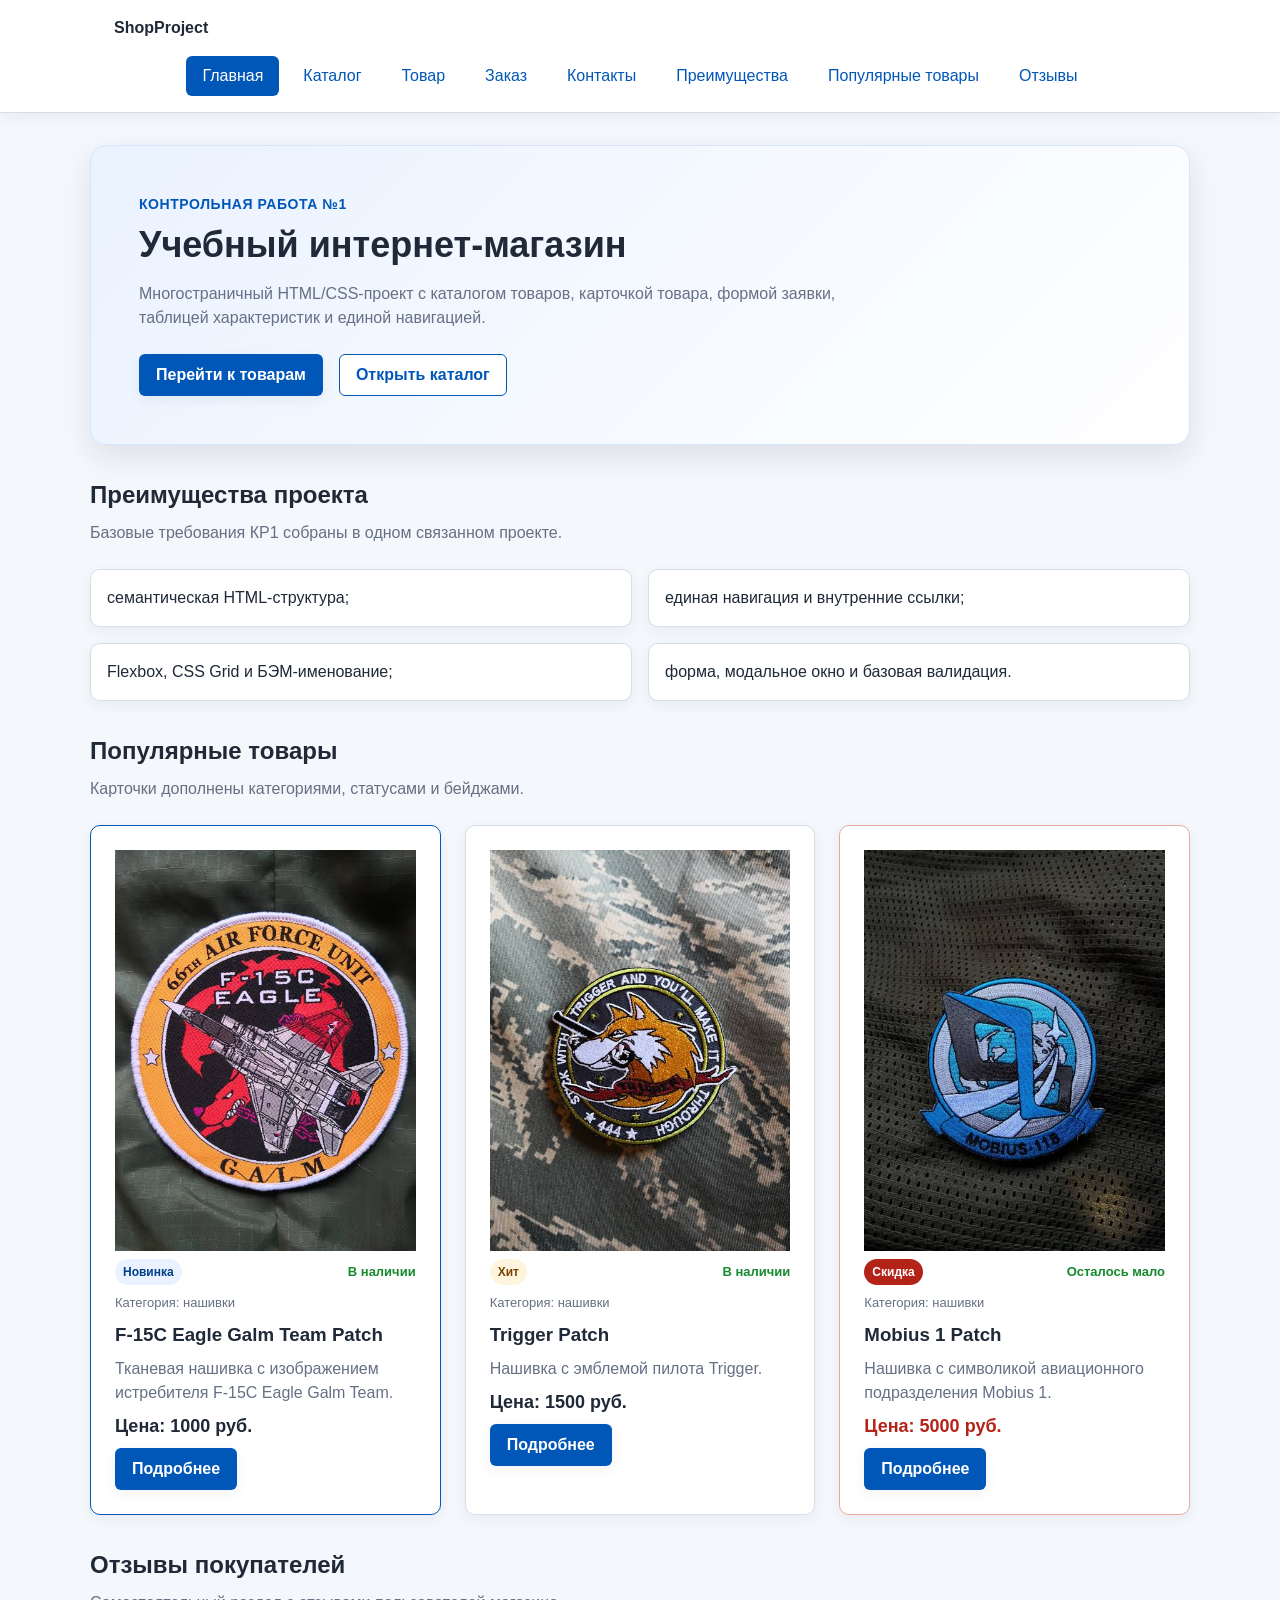
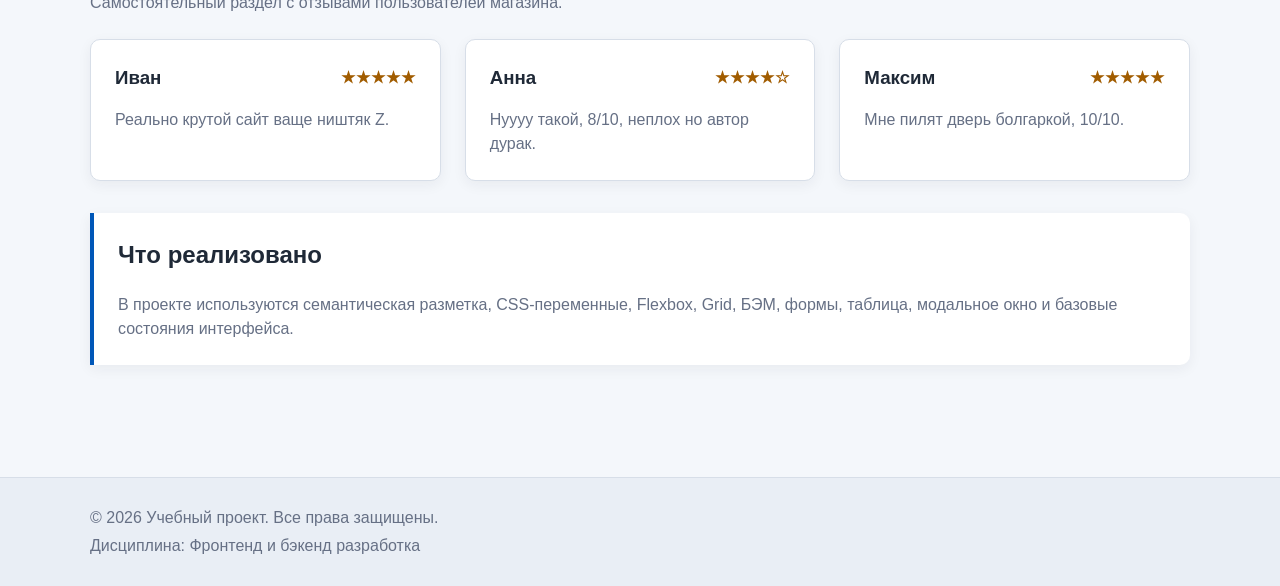
==== commit 675c1729: "feat: kr1 fix" ====
--- a/index.html
+++ b/index.html
@@ -82,49 +82,127 @@
       </div>
 
       <div class="products-grid">
-        <article class="product-card product-card--featured">
+       <article class="product-card product-card--featured">
+          <img
+            class="product-card__image"
+            src="images/product-1.jpg"
+            alt="Нашивка F-15C Eagle"
+          >
+
           <div class="product-card__meta">
-            <span class="product-card__badge product-card__badge--new">Новинка</span>
-            <span class="product-card__stock">В наличии</span>
-          </div>
-          <p class="product-card__category">Категория: аксессуары</p>
-          <h3 class="product-card__title">Товар 1</h3>
-          <p class="product-card__description">Краткое описание учебного товара.</p>
-          <p class="product-card__price">Цена: 1000 руб.</p>
-          <div class="product-card__actions">
-            <a class="button button--secondary" href="product.html">Подробнее</a>
-            <button class="button button--primary product-card__button" type="button" data-product="Товар 1">Заказать</button>
-          </div>
+            <span class="product-card__badge product-card__badge--new">
+              Новинка
+            </span>
+
+            <span class="product-card__stock">
+              В наличии
+            </span>
+          </div>
+
+          <p class="product-card__category">
+            Категория: нашивки
+          </p>
+
+          <h3 class="product-card__title">
+            F-15C Eagle Galm Team Patch
+          </h3>
+
+          <p class="product-card__description">
+            Тканевая нашивка с изображением истребителя F-15C Eagle Galm Team.
+          </p>
+
+          <p class="product-card__price">
+            Цена: 1000 руб.
+          </p>
+
+          <a
+            class="button button--primary product-card__button"
+            href="product.html"
+          >
+            Подробнее
+          </a>
         </article>
 
         <article class="product-card">
+          <img
+            class="product-card__image"
+            src="images/product-2.png"
+            alt="Нашивка Galm Team"
+          >
+
           <div class="product-card__meta">
-            <span class="product-card__badge product-card__badge--hit">Хит</span>
-            <span class="product-card__stock">В наличии</span>
-          </div>
-          <p class="product-card__category">Категория: популярное</p>
-          <h3 class="product-card__title">Товар 2</h3>
-          <p class="product-card__description">Краткое описание учебного товара.</p>
-          <p class="product-card__price">Цена: 1500 руб.</p>
-          <div class="product-card__actions">
-            <a class="button button--secondary" href="product.html">Подробнее</a>
-            <button class="button button--primary product-card__button" type="button" data-product="Товар 2">Заказать</button>
-          </div>
+            <span class="product-card__badge product-card__badge--hit">
+              Хит
+            </span>
+
+            <span class="product-card__stock">
+              В наличии
+            </span>
+          </div>
+
+          <p class="product-card__category">
+            Категория: нашивки
+          </p>
+
+          <h3 class="product-card__title">
+            Trigger Patch
+          </h3>
+
+          <p class="product-card__description">
+            Нашивка с эмблемой пилота Trigger.
+          </p>
+
+          <p class="product-card__price">
+            Цена: 1500 руб.
+          </p>
+
+          <a
+            class="button button--primary product-card__button"
+            href="product.html"
+          >
+            Подробнее
+          </a>
         </article>
 
         <article class="product-card product-card--discount">
+          <img
+            class="product-card__image"
+            src="images/product-3.png"
+            alt="Нашивка Mobius 1"
+          >
+
           <div class="product-card__meta">
-            <span class="product-card__badge product-card__badge--discount">Скидка</span>
-            <span class="product-card__stock">Осталось мало</span>
-          </div>
-          <p class="product-card__category">Категория: специальное предложение</p>
-          <h3 class="product-card__title">Товар 3</h3>
-          <p class="product-card__description">Краткое описание учебного товара.</p>
-          <p class="product-card__price">Цена: 5000 руб.</p>
-          <div class="product-card__actions">
-            <a class="button button--secondary" href="product.html">Подробнее</a>
-            <button class="button button--primary product-card__button" type="button" data-product="Товар 3">Заказать</button>
-          </div>
+            <span class="product-card__badge product-card__badge--discount">
+              Скидка
+            </span>
+
+            <span class="product-card__stock">
+              Осталось мало
+            </span>
+          </div>
+
+          <p class="product-card__category">
+            Категория: нашивки
+          </p>
+
+          <h3 class="product-card__title">
+            Mobius 1 Patch
+          </h3>
+
+          <p class="product-card__description">
+            Нашивка с символикой авиационного подразделения Mobius 1.
+          </p>
+
+          <p class="product-card__price">
+            Цена: 5000 руб.
+          </p>
+
+          <a
+            class="button button--primary product-card__button"
+            href="product.html"
+          >
+            Подробнее
+          </a>
         </article>
       </div>
     </section>
@@ -141,7 +219,7 @@
             <h3 class="review-card__author">Иван</h3>
             <span class="review-card__rating" aria-label="Оценка 5 из 5">★★★★★</span>
           </div>
-          <p class="review-card__text">Понравилась понятная структура каталога. Нужный товар удалось найти быстро.</p>
+          <p class="review-card__text">Реально крутой сайт ваще ништяк Z.</p>
         </article>
 
         <article class="review-card">
@@ -149,7 +227,7 @@
             <h3 class="review-card__author">Анна</h3>
             <span class="review-card__rating" aria-label="Оценка 4 из 5">★★★★☆</span>
           </div>
-          <p class="review-card__text">Удобная форма оформления заявки и простая навигация между страницами.</p>
+          <p class="review-card__text">Нуууу такой, 8/10, неплох но автор дурак.</p>
         </article>
 
         <article class="review-card">
@@ -157,7 +235,7 @@
             <h3 class="review-card__author">Максим</h3>
             <span class="review-card__rating" aria-label="Оценка 5 из 5">★★★★★</span>
           </div>
-          <p class="review-card__text">Карточки товаров хорошо читаются, а характеристики собраны на отдельной странице.</p>
+          <p class="review-card__text">Мне пилят дверь болгаркой, 10/10.</p>
         </article>
       </div>
     </section>
--- a/css/style.css
+++ b/css/style.css
@@ -49,6 +49,9 @@
 }
 
 body {
+  min-height: 100vh;
+  display: flex;
+  flex-direction: column;
   margin: 0;
   font-family: Arial, sans-serif;
   line-height: 1.5;
@@ -58,6 +61,7 @@
 
 main {
   padding: var(--space-xl) var(--space-lg);
+  flex: 1;
 }
 
 img {
